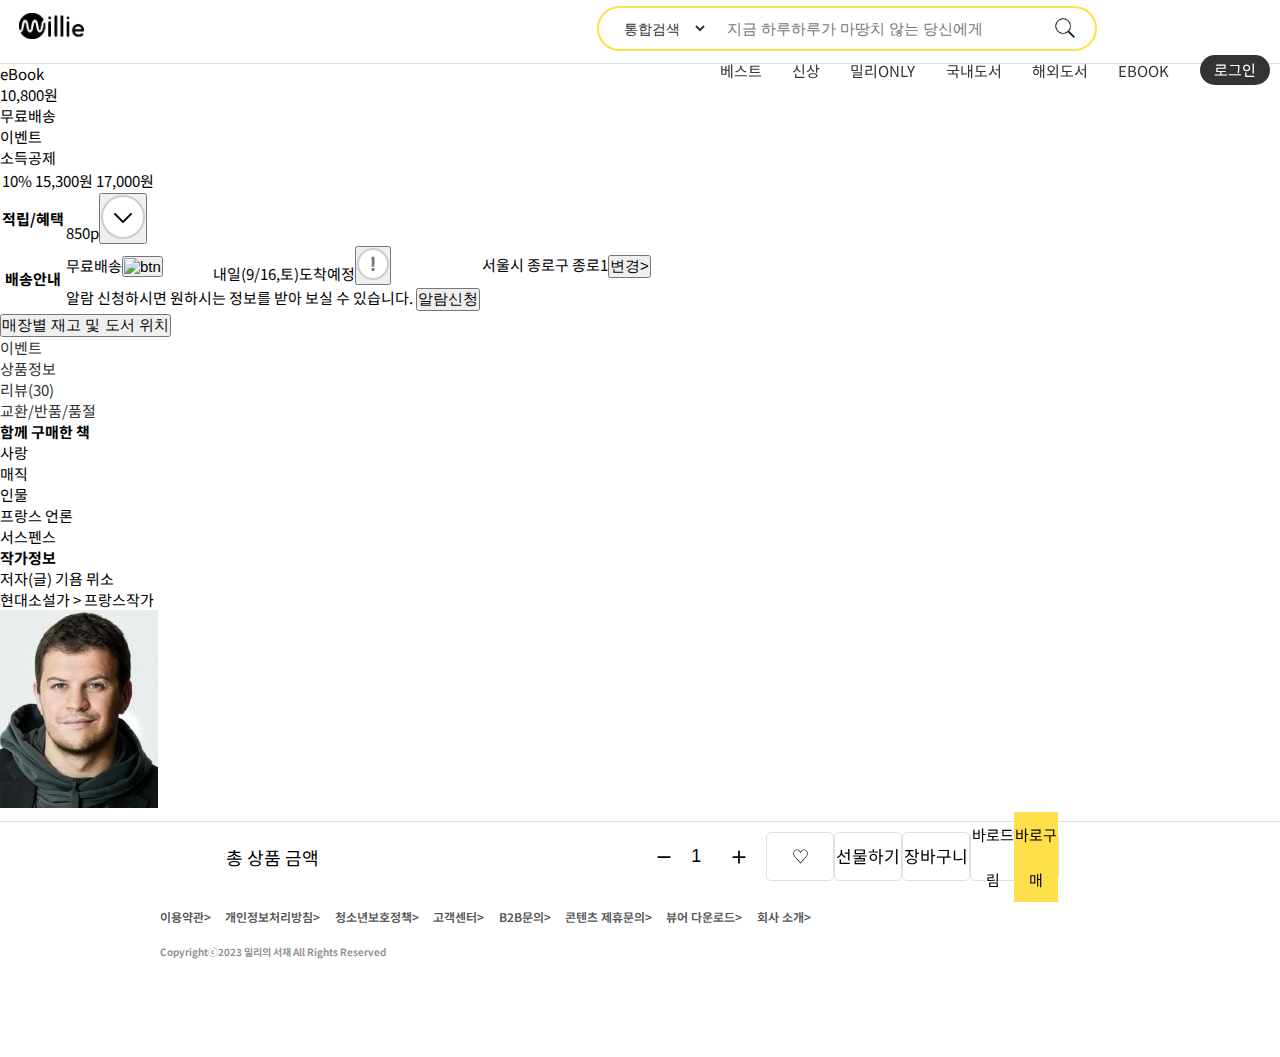
==== sub.html @ 7074b8c3 "2023.09.15" ====
<!DOCTYPE html>
<html lang="en">

<head>
    <meta charset="UTF-8">
    <meta name="viewport" content="width=device-width, initial-scale=1.0">
    <title>sub</title>

    <link rel="stylesheet" href="css/sub.css">
</head>

<body>
    <header>
        <div class="menu_logo">
            <a href="index.html"><img src="img/logo.png" alt="logo"></a>
        </div>
        <div class="menu_search">
            <select id="search_bar">
                <option value="통합검색" checked;>통합검색</option>
                <option value="작가검색">작가검색</option>
                <option value="제목검색">제목검색</option>
            </select>
            <input type="text" placeholder="지금 하루하루가 마땅치 않는 당신에게">
            <button><img src="img/glass.png" alt="search"></button>
        </div>
        <div class="menu_text">
            <a href="#" alt="1">베스트</a>
            <a href="#" alt="2">신상</a>
            <a href="#" alt="3">밀리ONLY</a>
            <a href="#" alt="4">국내도서</a>
            <a href="#" alt="5">해외도서</a>
            <a href="#" alt="6">EBOOK</a>

            <a href="#" alt="7" class="menu_btn">로그인</a>
        </div>
    </header>
    <!-- ---------------------------------------------------------------------------------------------------------------------------- -->
    <div id="purchase_box">
        <div class="leftbox">
            <p>총 상품 금액</p>
            <h6 id="price_sum"></h6>
        </div>
        <div class="rightbox">
            <div class="calculate">
                <div class="minus">－</div>
                <input type="text" class="price_value" value="1">
                <div class="plus">＋</div>
            </div>
            <div>♡</div>
            <div>선물하기</div>
            <div>장바구니</div>
            <div class="check">
                <div>바로드림</div>
                <div>바로구매</div>
            </div>
        </div>

    </div>

    <!-- ---------------------------------------------------------------------------------------------------------------------------- -->
    <div id="sub_top">
        <div class="title">
            <h2>종이 여자</h2>
            <div class="part">
                <div class="paper">종이책<br>15,300원</div>
                <div class="ebo">eBook<br>10,800원</div>
            </div>
        </div>
        <div class="imgbox">
            <div class="bookimg"></div>
            <div class="price">
                <div class="pop">
                    <p>무료배송</p>
                    <p>이벤트</p>
                    <p>소득공제</p>
                </div>
                <table>
                    <tr>
                        <td colspan="2">
                            <span>10%</span>
                            <span>15,300원</span>
                            <span>17,000원</span>
                        </td>
                    </tr>
                    <tr>
                        <th>적립/혜택</th>
                        <td>850p<button><img src="img/subbutton.png" alt="btn"></button></td>
                    </tr>
                    <tr>
                        <th rowspan="3">배송안내</th>
                        <td>무료배송<button><img src="img/subbutton1.png" alt="btn"></button></td>
                        <td>내일(9/16,토)도착예정<button><img src="img/subbutton2.png" alt="btn"></button></td>
                        <td>서울시 종로구 종로1<button>변경></button></td>
                    </tr>
                    <tr>
                        <td colspan="2"><span>알람 신청하시면 원하시는 정보를 받아 보실 수 있습니다.</span>
                            <button>알람신청</button>
                        </td>
                    </tr>
                </table>
                <button>매장별 재고 및 도서 위치</button>
            </div>
        </div>

    </div>

    <div id="sub_wrap">

        <div class="sub_left">
            <div class="list">
                <p><a href="$">이벤트</a></p>
                <p><a href="$">상품정보</a></p>
                <p><a href="$">리뷰(30)</a></p>
                <p><a href="$">교환/반품/품절</a></p>
            </div>
            <div class="with">
                <h6>함께 구매한 책</h6>
                <div class="sublist1">
                    <div class="box"></div>
                    <div class="box"></div>
                    <div class="box"></div>
                    <div class="box"></div>
                    <div class="box"></div>
                    <div class="box"></div>
                </div>
            </div>
            <div class="pick">
                <ul id="pick_list">
                    <li>사랑</li>
                    <li>매직</li>
                    <li>인물</li>
                    <li>프랑스 언론</li>
                    <li>서스펜스</li>
                </ul>
                <div class="pick1">
                    <div class="box"></div>
                    <div class="box"></div>
                    <div class="box"></div>
                    <div class="box"></div>
                    <div class="box"></div>
                    <div class="box"></div>
                </div>
                <div class="pick2">
                    <div class="box"></div>
                    <div class="box"></div>
                    <div class="box"></div>
                    <div class="box"></div>
                    <div class="box"></div>
                    <div class="box"></div>
                </div>
                <div class="pick3">
                    <div class="box"></div>
                    <div class="box"></div>
                    <div class="box"></div>
                    <div class="box"></div>
                    <div class="box"></div>
                    <div class="box"></div>
                </div>
                <div class="pick4">
                    <div class="box"></div>
                    <div class="box"></div>
                    <div class="box"></div>
                    <div class="box"></div>
                    <div class="box"></div>
                    <div class="box"></div>
                </div>
                <div class="pick5">
                    <div class="box"></div>
                    <div class="box"></div>
                    <div class="box"></div>
                    <div class="box"></div>
                    <div class="box"></div>
                    <div class="box"></div>
                </div>
            </div>
            <div class="introduce">
                <!-- txt1 삽입 -->
            </div>
            <div class="author">
                <h2>작가정보</h2>
                <div class="author_box">
                    <p>저자(글) 기욤 뮈소</p>
                    <p>현대소설가 > 프랑스작가</p>
                    <img src="img/authorimg.jpg" alt="img">
                    <!-- txt2 삽입 -->
                    <div class="author_list">
                        <div class="box"></div>
                        <div class="box"></div>
                        <div class="box"></div>
                        <div class="box"></div>
                        <div class="box"></div>
                        <div class="box"></div>
                    </div>
                </div>
            </div>
            <div clsss="recoomendation">
                <!-- txt3 삽입 -->
            </div>
            <div class="into_book">
                <!-- txt4 삽입// -->
            </div>
            <div class="information">
                <!-- txt5 삽입 -->
            </div>
            <div class="review"></div>
            <div class="return">
                <!-- txt6 삽입 -->
            </div>

        </div>
        <div class="sub_right">
            <div class="side_best"></div>
            <div class="side_new"></div>
        </div>
    </div>


    <!-- ---------------------------------------------------------------------------------------------------------------------------- -->
    <footer>
        <div class="f_right">
            <img src="img/finsta.png" alt="#">
            <img src="img/fyoutube.png" alt="#">
            <img src="img/fkakao.png" alt="#">
        </div>
        <h4>(주)밀리의 서재</h4>
        <h6>사용자 정보 펼쳐보기 ▽</h6>
        <div class="flist">
            <a href="#">이용약관></a>
            <a href="#">개인정보처리방침></a>
            <a href="#">청소년보호정책></a>
            <a href="#">고객센터></a>
            <a href="#">B2B문의></a>
            <a href="#">콘텐츠 제휴문의></a>
            <a href="#">뷰어 다운로드></a>
            <a href="#">회사 소개></a>
        </div>
        <p>Copyrightⓒ2023 밀리의 서재 All Rights Reserved</p>

    </footer>

    <script src="https://ajax.aspnetcdn.com/ajax/jQuery/jquery-3.7.0.min.js"></script>
    <script src="js/sub.js"></script>



</body>

</html>
---- css/sub.css ----
@import url("https://fonts.googleapis.com/css2?family=Noto+Sans+KR:wght@100;200;300;400;500;600;700;800;900&family=Noto+Sans:wght@100;200;300;400;500;600;700;800;900&display=swap");
* {
  margin: 0;
  padding: 0;
  box-sizing: border-box;
  font-size: 15px;
}

ul, ol, li {
  list-style: none;
}

a {
  text-decoration: none;
  color: #333;
}

body {
  font-family: "Noto Sans KR", sans-serif;
}

header {
  width: 100%;
  background-color: #f7f7f7;
  height: 64px;
  border-bottom: 1px solid #dfdfdf;
  position: fixed;
  top: 0;
  left: 0;
  background-color: #fff;
  padding: 0.5%;
  z-index: 5;
}
header .menu_logo {
  float: left;
  padding: 0.5% 1%;
}
header .menu_logo a img {
  width: 65px;
}
header .menu_search {
  float: left;
  margin-left: 500px;
  display: flex;
  flex-flow: row nowrap;
  justify-content: space-around;
  width: 500px;
  height: 45px;
  border-radius: 50px;
  border: 2px solid #ffe04b;
  font-weight: 500;
}
header .menu_search #search_bar {
  width: 100px;
  background: none;
  outline: none;
  border: none;
  color: #333;
  font-size: 14px;
  text-align: center;
}
header .menu_search #search_bar option {
  font-size: 13px;
}
header .menu_search input {
  background: none;
  border: none;
  width: 300px;
  outline: none;
  transition: all 0.3s;
}
header .menu_search button {
  background: none;
  border: none;
}
header .menu_search button img {
  width: 40px;
}
header .menu_text {
  float: right;
  display: flex;
  flex-flow: row nowrap;
  justify-content: space-between;
  align-items: center;
  width: 550px;
  margin: 0.3%;
}
header .menu_text .menu_btn {
  border-radius: 20px;
  background-color: #333;
  color: #fff;
  width: 70px;
  height: 30px;
  line-height: 30px;
  text-align: center;
}

#fix_menu {
  background-color: #333;
  color: #fff;
  width: 25%;
  height: 53px;
  border-radius: 30px;
  position: fixed;
  bottom: 1%;
  left: 37.5%;
  line-height: 53px;
  text-align: center;
  z-index: 6;
  font-weight: 400;
}

footer {
  margin: 0 auto;
  text-align: center;
  width: 1200px;
  width: 75%;
  height: 245px;
  text-align: left;
}
footer h4 {
  padding: 2% 0;
  font-size: 18px;
}
footer h6 {
  font-size: 12px;
  font-weight: 500;
  color: #8b8b8b;
}
footer .flist {
  display: flex;
  flex-flow: row nowrap;
}
footer .flist a {
  font-size: 12px;
  color: #555;
  margin-right: 1.5%;
  margin-top: 1.5%;
  font-weight: 600;
}
footer p {
  font-size: 10px;
  margin: 2% 0;
  font-weight: 600;
  color: #8b8b8b;
}
footer .f_right {
  width: 15%;
  float: right;
  display: flex;
  flex-flow: row nowrap;
  justify-content: flex-end;
  align-items: flex-end;
  margin: 2%;
}
footer .f_right img {
  width: 15%;
  margin: 0 2%;
}

#purchase_box {
  width: 100%;
  height: 70px;
  position: fixed;
  background-color: #fff;
  text-align: center;
  border-top: 1px solid #dfdfdf;
  bottom: 1%;
  display: flex;
  justify-content: space-around;
  align-items: center;
}
#purchase_box .leftbox {
  display: flex;
  justify-content: space-around;
  width: 15%;
  height: 100%;
  align-items: center;
  margin-left: 80px;
}
#purchase_box .leftbox p {
  font-size: 18px;
}
#purchase_box .leftbox h6 {
  font-size: 20px;
}
#purchase_box .rightbox {
  margin-right: 100px;
  display: flex;
  flex-flow: row nowrap;
  height: 100%;
  width: 33%;
  justify-content: space-between;
  align-items: center;
}
#purchase_box .rightbox .calculate {
  display: flex;
  justify-content: space-around;
  align-items: center;
  height: 70%;
  border: none;
  width: 130px;
}
#purchase_box .rightbox .calculate > div {
  font-size: 18px;
  flex-grow: 1;
  font-weight: 700;
  width: 130px;
}
#purchase_box .rightbox .calculate .price_value {
  border: none;
  width: 20px;
  font-size: 18px;
}
#purchase_box .rightbox > div {
  border: 1px solid #dfdfdf;
  height: 70%;
  border-radius: 5px;
  text-align: center;
  line-height: 45px;
  width: 100px;
  font-size: 17px;
}
#purchase_box .rightbox .check {
  display: flex;
  justify-content: space-around;
  align-items: center;
  width: 130px;
  height: 70%;
}
#purchase_box .rightbox .check :nth-of-type(1) {
  flex-grow: 1;
}
#purchase_box .rightbox .check :nth-of-type(2) {
  background-color: #ffe04b;
  flex-grow: 1;
}
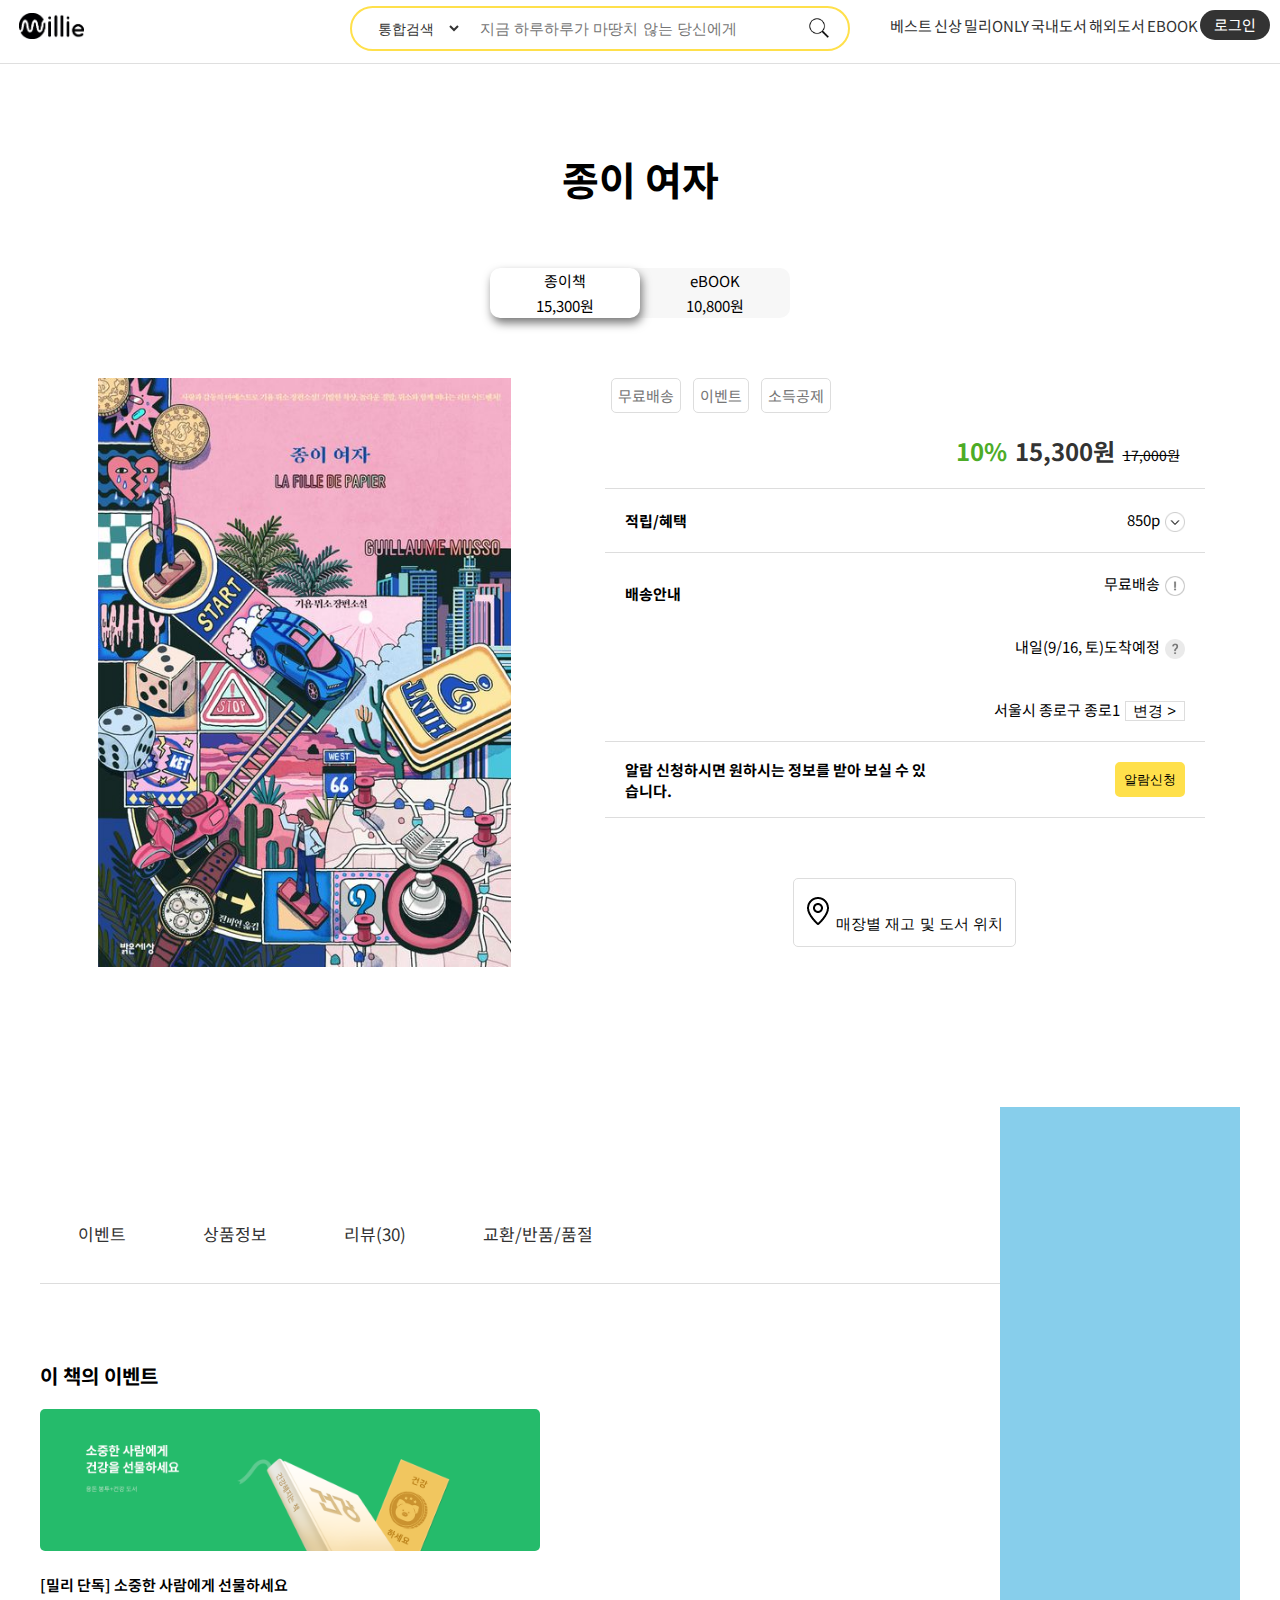
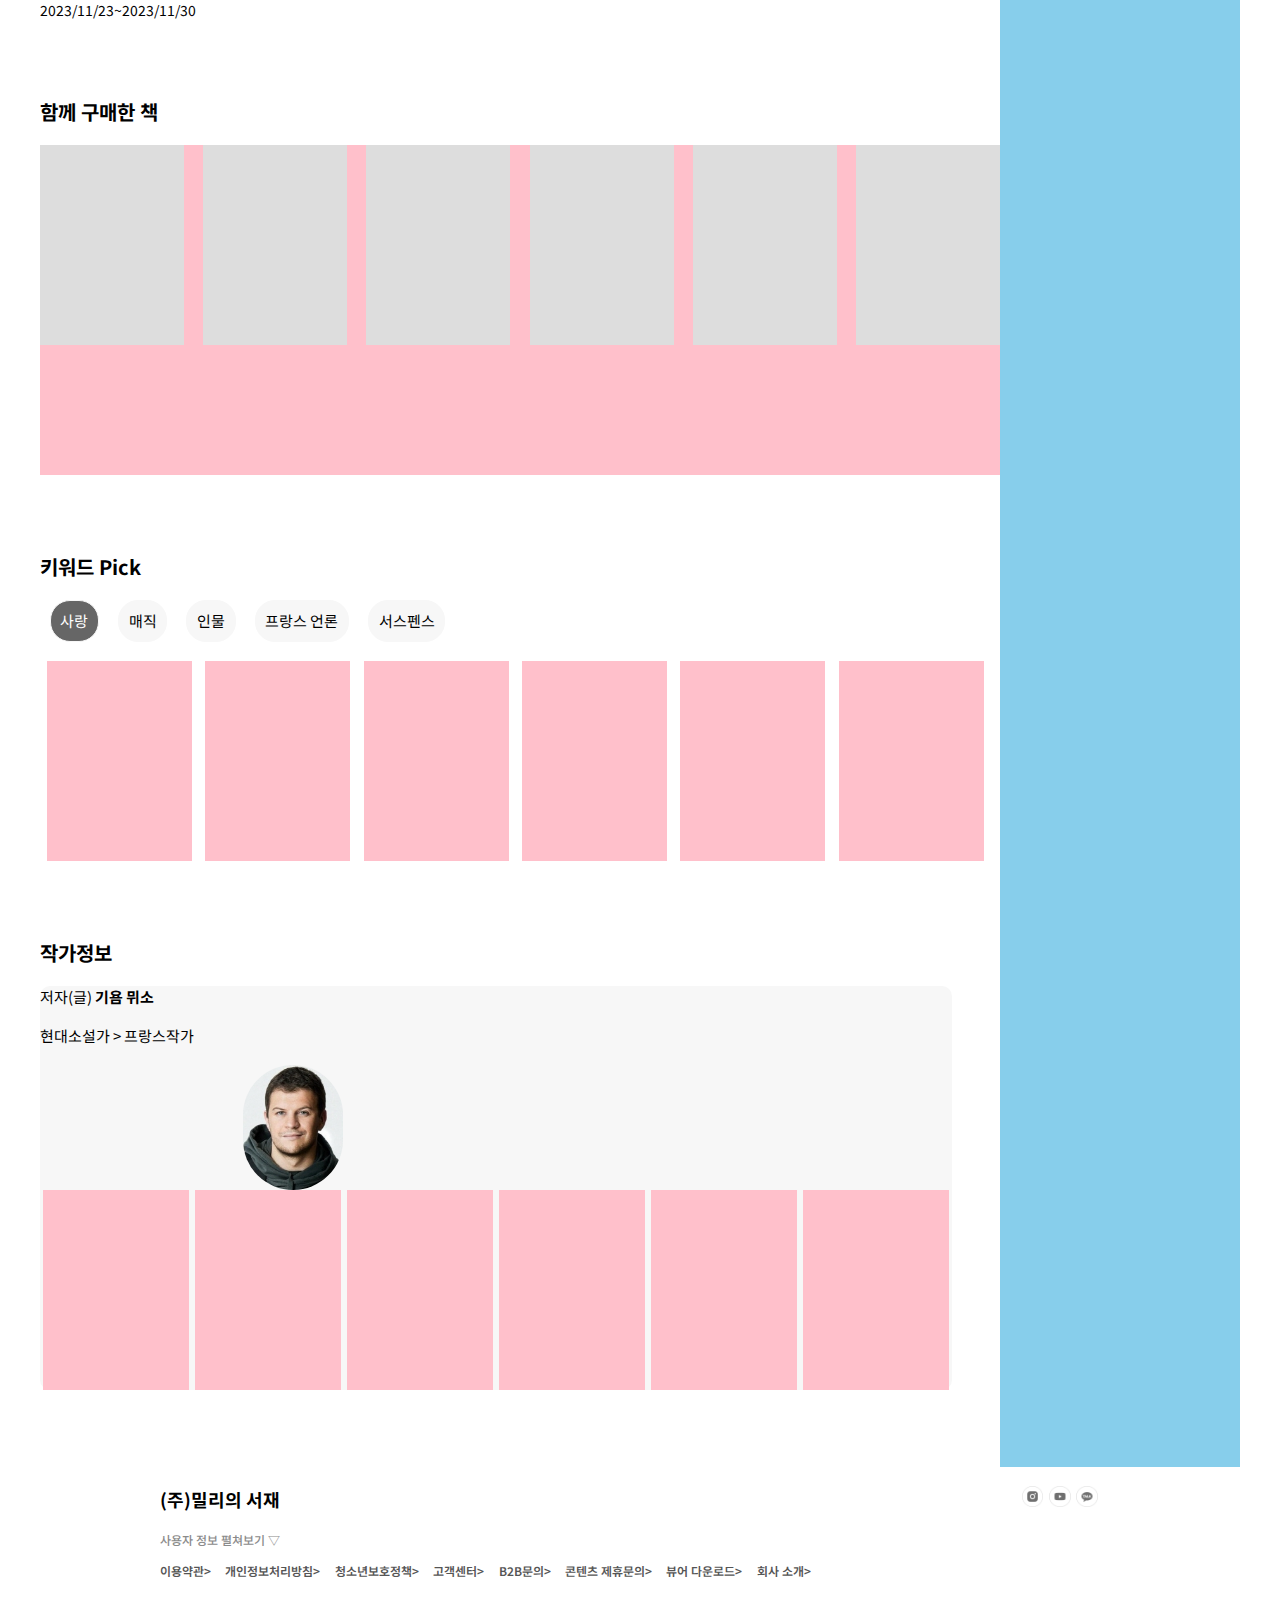
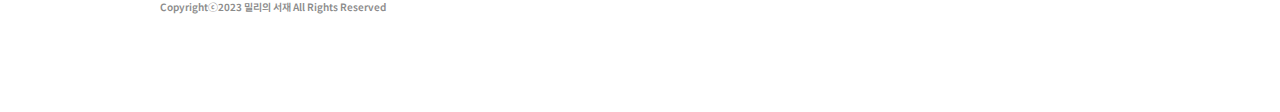
==== commit 3a2f9a7b: "2023.09.18" ====
--- a/sub.html
+++ b/sub.html
@@ -35,7 +35,7 @@
         </div>
     </header>
     <!-- ---------------------------------------------------------------------------------------------------------------------------- -->
-    <div id="purchase_box">
+    <!-- <div id="purchase_box">
         <div class="leftbox">
             <p>총 상품 금액</p>
             <h6 id="price_sum"></h6>
@@ -54,20 +54,21 @@
                 <div>바로구매</div>
             </div>
         </div>
-
-    </div>
+    </div> -->
 
     <!-- ---------------------------------------------------------------------------------------------------------------------------- -->
     <div id="sub_top">
         <div class="title">
             <h2>종이 여자</h2>
             <div class="part">
-                <div class="paper">종이책<br>15,300원</div>
-                <div class="ebo">eBook<br>10,800원</div>
+                <div class="paper"><span>종이책</span><span>15,300원</span></div>
+                <div class="ebo"><span>eBOOK</span><span>10,800원</span></div>
             </div>
         </div>
         <div class="imgbox">
-            <div class="bookimg"></div>
+            <div class="bookimg">
+                <img src="img/sub main.jpg" alt="img">
+            </div>
             <div class="price">
                 <div class="pop">
                     <p>무료배송</p>
@@ -76,7 +77,8 @@
                 </div>
                 <table>
                     <tr>
-                        <td colspan="2">
+                        <!-- <td> colspan="2" -->
+                        <td colspan="5">
                             <span>10%</span>
                             <span>15,300원</span>
                             <span>17,000원</span>
@@ -84,21 +86,29 @@
                     </tr>
                     <tr>
                         <th>적립/혜택</th>
+                        <th></th>
                         <td>850p<button><img src="img/subbutton.png" alt="btn"></button></td>
                     </tr>
                     <tr>
                         <th rowspan="3">배송안내</th>
-                        <td>무료배송<button><img src="img/subbutton1.png" alt="btn"></button></td>
-                        <td>내일(9/16,토)도착예정<button><img src="img/subbutton2.png" alt="btn"></button></td>
-                        <td>서울시 종로구 종로1<button>변경></button></td>
-                    </tr>
-                    <tr>
-                        <td colspan="2"><span>알람 신청하시면 원하시는 정보를 받아 보실 수 있습니다.</span>
-                            <button>알람신청</button>
-                        </td>
+                        <th rowspan="3"></th>
+                        <td>무료배송<button><img src="img/subbutton2.png" alt="btn"></button></td>
+                    </tr>
+                    <tr>
+                        <td>내일(9/16, 토)도착예정<button><img src="img/subbutton3.png" alt="btn"></button></td>
+                    </tr>
+                    <tr>
+                        <td>서울시 종로구 종로1<button>변경 ></button></td>
+                    </tr>
+                    <tr>
+                        <th colspan="2">
+                            <span>알람 신청하시면 원하시는 정보를 받아 보실 수 있습니다.</span>
+                        </th>
+                        <td><button>알람신청</button></td>
                     </tr>
                 </table>
-                <button>매장별 재고 및 도서 위치</button>
+                <button><span><img src="img/location.png" alt="loc"></span>
+                        <span>매장별 재고 및 도서 위치</span></button>
             </div>
         </div>
 
@@ -113,6 +123,13 @@
                 <p><a href="$">리뷰(30)</a></p>
                 <p><a href="$">교환/반품/품절</a></p>
             </div>
+
+            <div class="event">
+                <h6>이 책의 이벤트</h6>
+                <img src="img/banner.png" alt="banner">
+                <h5>[밀리 단독] 소중한 사람에게 선물하세요</h5>
+                <p>2023/11/23~2023/11/30</p>
+            </div>
             <div class="with">
                 <h6>함께 구매한 책</h6>
                 <div class="sublist1">
@@ -125,6 +142,7 @@
                 </div>
             </div>
             <div class="pick">
+                <h6>키워드 Pick</h6>
                 <ul id="pick_list">
                     <li>사랑</li>
                     <li>매직</li>
@@ -132,39 +150,39 @@
                     <li>프랑스 언론</li>
                     <li>서스펜스</li>
                 </ul>
-                <div class="pick1">
-                    <div class="box"></div>
-                    <div class="box"></div>
-                    <div class="box"></div>
-                    <div class="box"></div>
-                    <div class="box"></div>
-                    <div class="box"></div>
-                </div>
-                <div class="pick2">
-                    <div class="box"></div>
-                    <div class="box"></div>
-                    <div class="box"></div>
-                    <div class="box"></div>
-                    <div class="box"></div>
-                    <div class="box"></div>
-                </div>
-                <div class="pick3">
-                    <div class="box"></div>
-                    <div class="box"></div>
-                    <div class="box"></div>
-                    <div class="box"></div>
-                    <div class="box"></div>
-                    <div class="box"></div>
-                </div>
-                <div class="pick4">
-                    <div class="box"></div>
-                    <div class="box"></div>
-                    <div class="box"></div>
-                    <div class="box"></div>
-                    <div class="box"></div>
-                    <div class="box"></div>
-                </div>
-                <div class="pick5">
+                <div class="pick love">
+                    <div class="box"></div>
+                    <div class="box"></div>
+                    <div class="box"></div>
+                    <div class="box"></div>
+                    <div class="box"></div>
+                    <div class="box"></div>
+                </div>
+                <div class="pick magic">
+                    <div class="box"></div>
+                    <div class="box"></div>
+                    <div class="box"></div>
+                    <div class="box"></div>
+                    <div class="box"></div>
+                    <div class="box"></div>
+                </div>
+                <div class="pick person">
+                    <div class="box"></div>
+                    <div class="box"></div>
+                    <div class="box"></div>
+                    <div class="box"></div>
+                    <div class="box"></div>
+                    <div class="box"></div>
+                </div>
+                <div class="pick france">
+                    <div class="box"></div>
+                    <div class="box"></div>
+                    <div class="box"></div>
+                    <div class="box"></div>
+                    <div class="box"></div>
+                    <div class="box"></div>
+                </div>
+                <div class="pick suspend">
                     <div class="box"></div>
                     <div class="box"></div>
                     <div class="box"></div>
@@ -177,12 +195,13 @@
                 <!-- txt1 삽입 -->
             </div>
             <div class="author">
-                <h2>작가정보</h2>
+                <h6>작가정보</h6>
                 <div class="author_box">
-                    <p>저자(글) 기욤 뮈소</p>
+                    <p>저자(글) <b>기욤 뮈소</b></p>
                     <p>현대소설가 > 프랑스작가</p>
-                    <img src="img/authorimg.jpg" alt="img">
-                    <!-- txt2 삽입 -->
+                    <div class="tx2box">
+                        <img src="img/authorimg.jpg" alt="img">
+                        <p><!-- txt2 삽입 --></p></div>
                     <div class="author_list">
                         <div class="box"></div>
                         <div class="box"></div>
@@ -193,7 +212,7 @@
                     </div>
                 </div>
             </div>
-            <div clsss="recoomendation">
+            <div class="suggestion">
                 <!-- txt3 삽입 -->
             </div>
             <div class="into_book">
--- a/css/sub.css
+++ b/css/sub.css
@@ -40,7 +40,7 @@
 }
 header .menu_search {
   float: left;
-  margin-left: 500px;
+  margin-left: 20%;
   display: flex;
   flex-flow: row nowrap;
   justify-content: space-around;
@@ -82,7 +82,7 @@
   flex-flow: row nowrap;
   justify-content: space-between;
   align-items: center;
-  width: 550px;
+  width: 30%;
   margin: 0.3%;
 }
 header .menu_text .menu_btn {
@@ -158,80 +158,397 @@
   margin: 0 2%;
 }
 
-#purchase_box {
-  width: 100%;
-  height: 70px;
-  position: fixed;
-  background-color: #fff;
+#sub_top {
+  margin: 0 auto;
   text-align: center;
-  border-top: 1px solid #dfdfdf;
-  bottom: 1%;
-  display: flex;
+  width: 1200px;
+  display: flex;
+  flex-flow: column wrap;
+  padding-top: 150px;
+}
+#sub_top .title {
+  width: 100%;
+}
+#sub_top .title > h2 {
+  font-size: 40px;
+}
+#sub_top .title .part {
+  display: flex;
+  flex-flow: row wrap;
   justify-content: space-around;
   align-items: center;
-}
-#purchase_box .leftbox {
-  display: flex;
+  background: #f7f7f7;
+  border-radius: 10px;
+  margin: 5% auto;
+  width: 300px;
+}
+#sub_top .title .part div {
+  width: 50%;
+  height: 50px;
+  line-height: 25px;
+  background-color: #fff;
+  box-shadow: 2px 5px 10px #777;
+  transition: all 0.2s ease-out;
+  border-radius: 10px;
+}
+#sub_top .title .part div span {
+  display: block;
+}
+#sub_top .title .part .ebo {
+  background: transparent;
+  box-shadow: none;
+}
+#sub_top .imgbox {
+  display: flex;
+  flex-flow: row nowrap;
   justify-content: space-around;
+}
+#sub_top .imgbox .bookimg img {
+  width: 90%;
+}
+#sub_top .imgbox .price {
+  width: 600px;
+}
+#sub_top .imgbox .price .pop {
+  display: flex;
+  flex-flow: row nowrap;
+  justify-content: flex-start;
+}
+#sub_top .imgbox .price .pop p {
+  border: 0.5px solid #ddd;
+  border-radius: 5px;
+  padding: 1%;
+  margin: 0 1%;
+  color: #777;
+}
+#sub_top .imgbox .price table {
+  border-collapse: collapse;
+  width: 100%;
+  box-sizing: border-box;
+}
+#sub_top .imgbox .price table tr {
+  font-size: 14px;
+  border-bottom: 1px solid #ddd;
+}
+#sub_top .imgbox .price table tr th {
+  text-align: left;
+  width: 100px;
+  padding-left: 20px;
+}
+#sub_top .imgbox .price table tr td {
+  padding: 20px;
+  text-align: right;
+  width: 160px;
+}
+#sub_top .imgbox .price tr:nth-of-type(1) span {
+  text-align: left;
+  margin-right: 5px;
+  font-size: 24px;
+  display: inline;
+  vertical-align: baseline;
+}
+#sub_top .imgbox .price tr:nth-of-type(1) span:nth-of-type(1) {
+  color: #4dac27;
+  font-weight: bold;
+}
+#sub_top .imgbox .price tr:nth-of-type(1) span:nth-of-type(2) {
+  color: #333;
+  font-weight: bold;
+}
+#sub_top .imgbox .price tr:nth-of-type(1) span:nth-of-type(3) {
+  font-size: 14px;
+  text-decoration: line-through;
+}
+#sub_top .imgbox .price tr:nth-of-type(2) button {
+  width: 20px;
+  height: 20px;
+  border: none;
+  background: none;
+  vertical-align: middle;
+  display: inline-block;
+  margin-left: 5px;
+}
+#sub_top .imgbox .price tr:nth-of-type(2) button img {
+  width: 100%;
+}
+#sub_top .imgbox .price tr:nth-of-type(3) {
+  border: none;
+}
+#sub_top .imgbox .price tr:nth-of-type(3) th {
+  vertical-align: top;
+  padding-top: 30px;
+}
+#sub_top .imgbox .price tr:nth-of-type(3) td button {
+  width: 20px;
+  height: 20px;
+  border: none;
+  background: none;
+  vertical-align: middle;
+  display: inline-block;
+  margin-left: 5px;
+}
+#sub_top .imgbox .price tr:nth-of-type(3) td button img {
+  width: 100%;
+}
+#sub_top .imgbox .price tr:nth-of-type(4) {
+  border: none;
+}
+#sub_top .imgbox .price tr:nth-of-type(4) td button {
+  width: 20px;
+  height: 20px;
+  border: none;
+  background: none;
+  vertical-align: middle;
+  display: inline-block;
+  margin-left: 5px;
+}
+#sub_top .imgbox .price tr:nth-of-type(4) td button img {
+  width: 100%;
+}
+#sub_top .imgbox .price tr:nth-of-type(5) th {
+  font-weight: 200;
+}
+#sub_top .imgbox .price tr:nth-of-type(5) td button {
+  width: 60px;
+  height: 20px;
+  display: inline-block;
+  margin-left: 5px;
+  background: #fff;
+  font-size: 15px;
+  border: 0.5px solid #ddd;
+}
+#sub_top .imgbox .price tr:nth-of-type(6) button {
+  border: 2px solid #ffe04b;
+  background: #ffe04b;
+  padding: 3%;
+  border-radius: 5px;
+  font-size: 13px;
+}
+#sub_top .imgbox .price > button {
+  background: none;
+  margin: 10%;
+  padding: 2%;
+  border: 1px solid #ddd;
+  border-radius: 5px;
+}
+#sub_top .imgbox .price > button span {
+  vertical-align: center;
+}
+
+#sub_wrap {
+  margin: 0 auto;
+  text-align: center;
+  width: 1200px;
+  box-sizing: border-box;
+  padding-top: 100px;
+  display: flex;
+  flex-flow: row wrap;
+}
+#sub_wrap .sub_left {
+  width: 80%;
+  text-align: left;
+}
+#sub_wrap .sub_left h6 {
+  font-size: 20px;
+}
+#sub_wrap .sub_left > div {
+  margin: 8% 0;
+}
+#sub_wrap .sub_left .list {
+  display: flex;
+  flex-flow: row nowrap;
+  justify-content: flex-start;
+  align-items: center;
+  width: 100%;
+  height: 100px;
+  border-bottom: 1px solid #ddd;
+}
+#sub_wrap .sub_left .list p {
+  margin: 2% 4%;
+}
+#sub_wrap .sub_left .list p a {
+  font-size: 17px;
+}
+#sub_wrap .sub_left .event img {
+  border-radius: 5px;
+  width: 500px;
+  margin: 2% 0;
+}
+#sub_wrap .sub_left .event h5 {
+  font-size: 15px;
+  font-weight: 600;
+}
+#sub_wrap .sub_left .event p {
+  font-size: 14px;
+  margin: 0.5% 0;
+}
+#sub_wrap .sub_left .with .sublist1 {
+  display: flex;
+  flex-flow: row nowrap;
+  justify-content: space-between;
+  margin: 2% 0;
+  height: 330px;
+  background: pink;
+}
+#sub_wrap .sub_left .with .sublist1 .box {
+  background: #ddd;
   width: 15%;
-  height: 100%;
-  align-items: center;
-  margin-left: 80px;
-}
-#purchase_box .leftbox p {
-  font-size: 18px;
-}
-#purchase_box .leftbox h6 {
+  height: 200px;
+}
+#sub_wrap .sub_left .pick {
+  overflow: hidden;
+}
+#sub_wrap .sub_left .pick #pick_list {
+  display: flex;
+  flex-flow: row nowrap;
+  justify-content: flex-start;
+  margin: 1% 0;
+}
+#sub_wrap .sub_left .pick #pick_list li {
+  margin: 1%;
+  border: 1px solid #f7f7f7;
+  padding: 1%;
+  border-radius: 20px;
+  background: #f7f7f7;
+}
+#sub_wrap .sub_left .pick #pick_list li:nth-of-type(1) {
+  background: #666;
+  color: #fff;
+}
+#sub_wrap .sub_left .pick .pick {
+  float: left;
+  overflow: hidden;
+  width: 100%;
+}
+#sub_wrap .sub_left .pick .pick .box {
+  height: 200px;
+  width: 145px;
+  float: left;
+  margin: 0 0.7%;
+  text-align: left;
+  background: pink;
+}
+#sub_wrap .sub_left .pick .pick .box img {
+  width: 100%;
+  height: auto;
+  -o-object-fit: cover;
+     object-fit: cover;
+}
+#sub_wrap .sub_left .pick .pick:not(:nth-of-type(1)) {
+  display: none;
+}
+#sub_wrap .sub_left .introduce {
+  margin-top: 5%;
+  width: 95%;
+}
+#sub_wrap .sub_left .introduce > h3 {
   font-size: 20px;
-}
-#purchase_box .rightbox {
-  margin-right: 100px;
-  display: flex;
-  flex-flow: row nowrap;
-  height: 100%;
-  width: 33%;
-  justify-content: space-between;
-  align-items: center;
-}
-#purchase_box .rightbox .calculate {
-  display: flex;
+  margin: 2% 0;
+}
+#sub_wrap .sub_left .introduce h4 {
+  font-size: 17px;
+  margin: 3% 0;
+  font-weight: 500;
+}
+#sub_wrap .sub_left .introduce p {
+  font-size: 15px;
+  margin: 2% 0;
+  font-weight: 400;
+  line-height: 25px;
+}
+#sub_wrap .sub_left .introduce h5 {
+  font-size: 16px;
+  font-weight: 600;
+}
+#sub_wrap .sub_left .author .author_box {
+  margin: 2% 0;
+  background: #f7f7f7;
+  border-radius: 10px;
+  width: 95%;
+}
+#sub_wrap .sub_left .author .author_box p {
+  margin: 2% 0;
+}
+#sub_wrap .sub_left .author .author_box:nth-of-type(2) {
+  background: #fff;
+  padding: 2%;
+  border-radius: 5px;
+}
+#sub_wrap .sub_left .author .author_box .tx2box {
+  display: flex;
+  flex-flow: row nowrap;
   justify-content: space-around;
-  align-items: center;
-  height: 70%;
-  border: none;
-  width: 130px;
-}
-#purchase_box .rightbox .calculate > div {
-  font-size: 18px;
-  flex-grow: 1;
-  font-weight: 700;
-  width: 130px;
-}
-#purchase_box .rightbox .calculate .price_value {
-  border: none;
-  width: 20px;
-  font-size: 18px;
-}
-#purchase_box .rightbox > div {
-  border: 1px solid #dfdfdf;
-  height: 70%;
-  border-radius: 5px;
-  text-align: center;
-  line-height: 45px;
+}
+#sub_wrap .sub_left .author .author_box .tx2box img {
   width: 100px;
-  font-size: 17px;
-}
-#purchase_box .rightbox .check {
-  display: flex;
+  border-radius: 50px;
+  -o-object-fit: contain;
+     object-fit: contain;
+}
+#sub_wrap .sub_left .author .author_box .author_list {
+  width: 100%;
+  height: 200px;
+  display: flex;
+  flex-flow: row nowrap;
   justify-content: space-around;
-  align-items: center;
-  width: 130px;
-  height: 70%;
-}
-#purchase_box .rightbox .check :nth-of-type(1) {
-  flex-grow: 1;
-}
-#purchase_box .rightbox .check :nth-of-type(2) {
-  background-color: #ffe04b;
-  flex-grow: 1;
+}
+#sub_wrap .sub_left .author .author_box .author_list .box {
+  width: 16%;
+  background: pink;
+}
+#sub_wrap .sub_left .suggestion h2 {
+  font-size: 20px;
+  margin: 3% 0;
+}
+#sub_wrap .sub_left .suggestion h3 {
+  font-size: 16px;
+  color: navy;
+  margin: 0.5% 0;
+}
+#sub_wrap .sub_left .suggestion p {
+  font-size: 14px;
+  margin-bottom: 3%;
+  color: #333;
+}
+#sub_wrap .sub_left .into_book {
+  width: 95%;
+}
+#sub_wrap .sub_left .into_book h3 {
+  font-size: 20px;
+  margin: 3% 0;
+  padding-top: 5%;
+  border-top: 1px solid #ddd;
+}
+#sub_wrap .sub_left .into_book p {
+  color: #333;
+}
+#sub_wrap .sub_left .information {
+  width: 95%;
+}
+#sub_wrap .sub_left .information h3 {
+  font-size: 20px;
+  margin: 3% 0;
+  padding-top: 5%;
+  border-top: 1px solid #ddd;
+}
+#sub_wrap .sub_left .information p {
+  color: #333;
+}
+#sub_wrap .sub_left .return h3 {
+  font-size: 20px;
+}
+#sub_wrap .sub_left .return ul {
+  border-bottom: 0.5px solid #ddd;
+  font-size: 16px;
+  font-weight: 600;
+  margin: 2% 0;
+}
+#sub_wrap .sub_left .return ul li {
+  margin: 2% 0;
+  font-weight: 400;
+  font-size: 14px;
+}
+#sub_wrap .sub_right {
+  width: 20%;
+  background: skyblue;
 }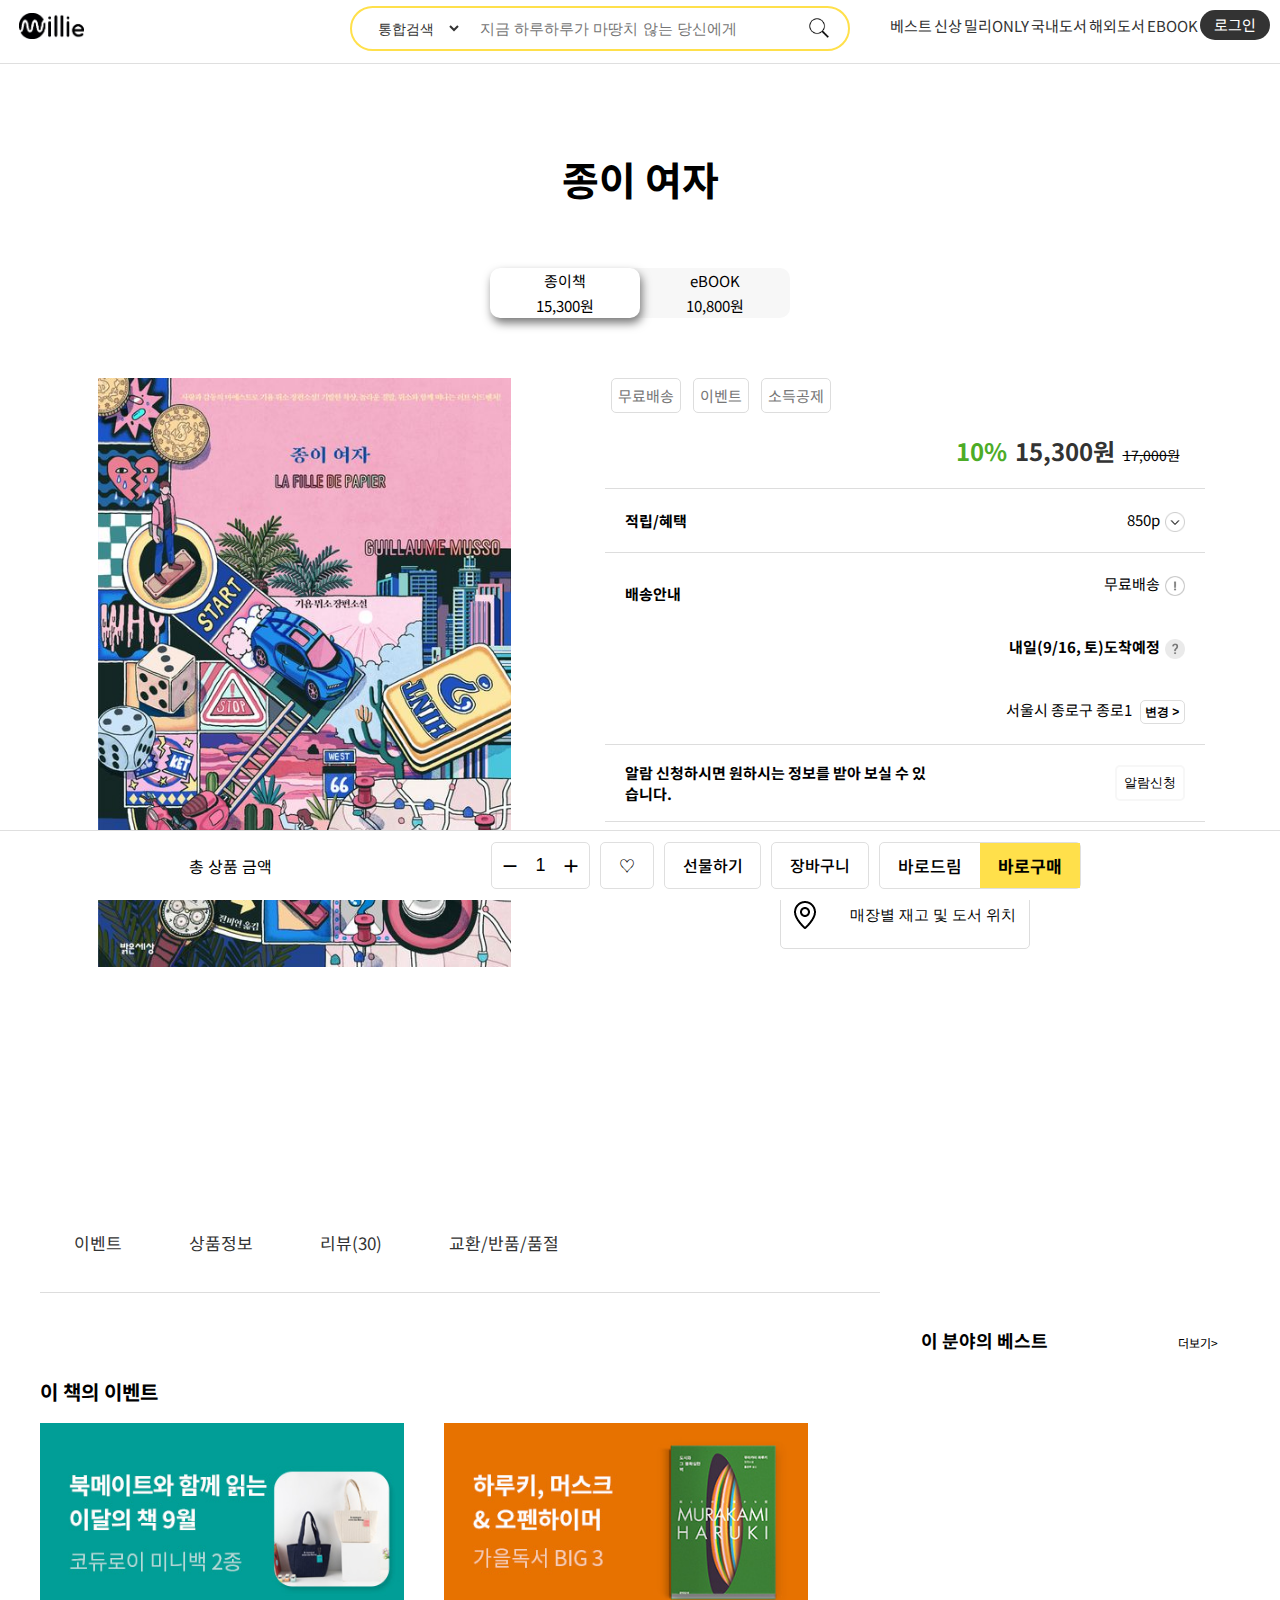
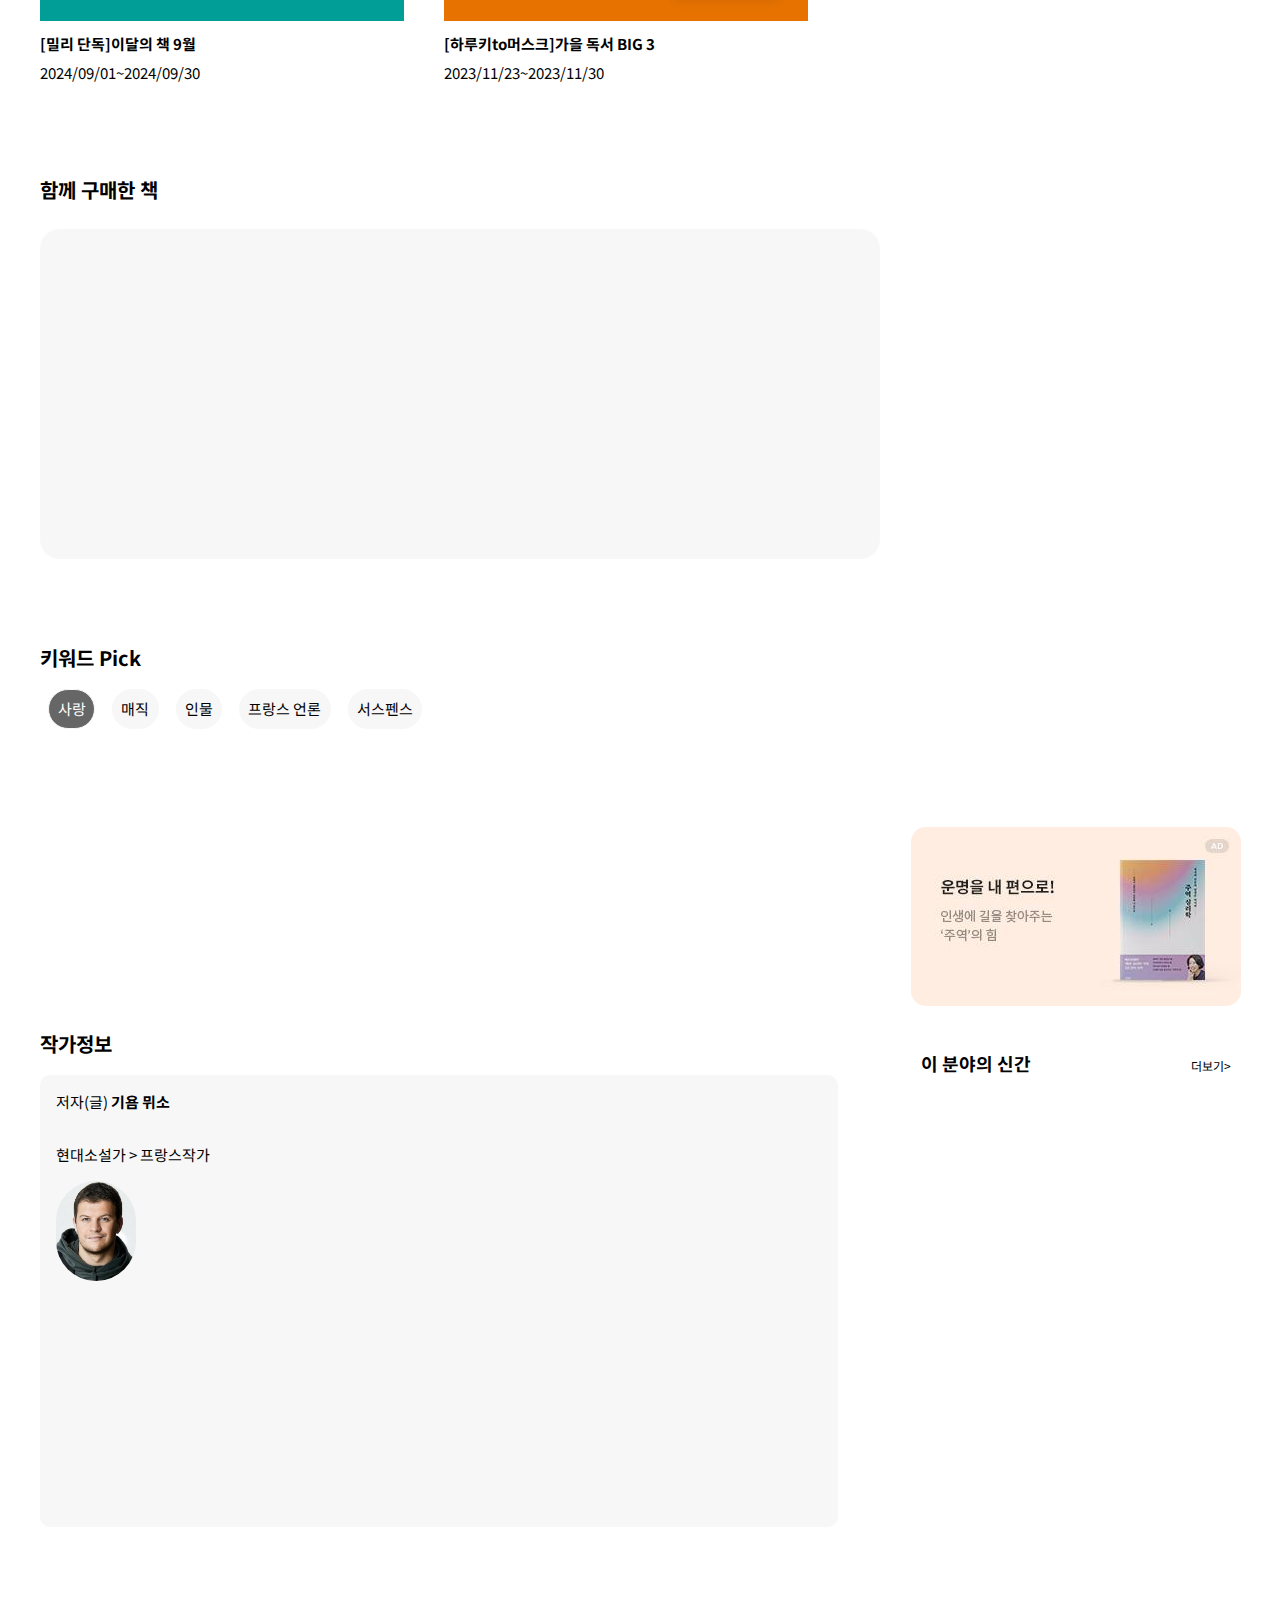
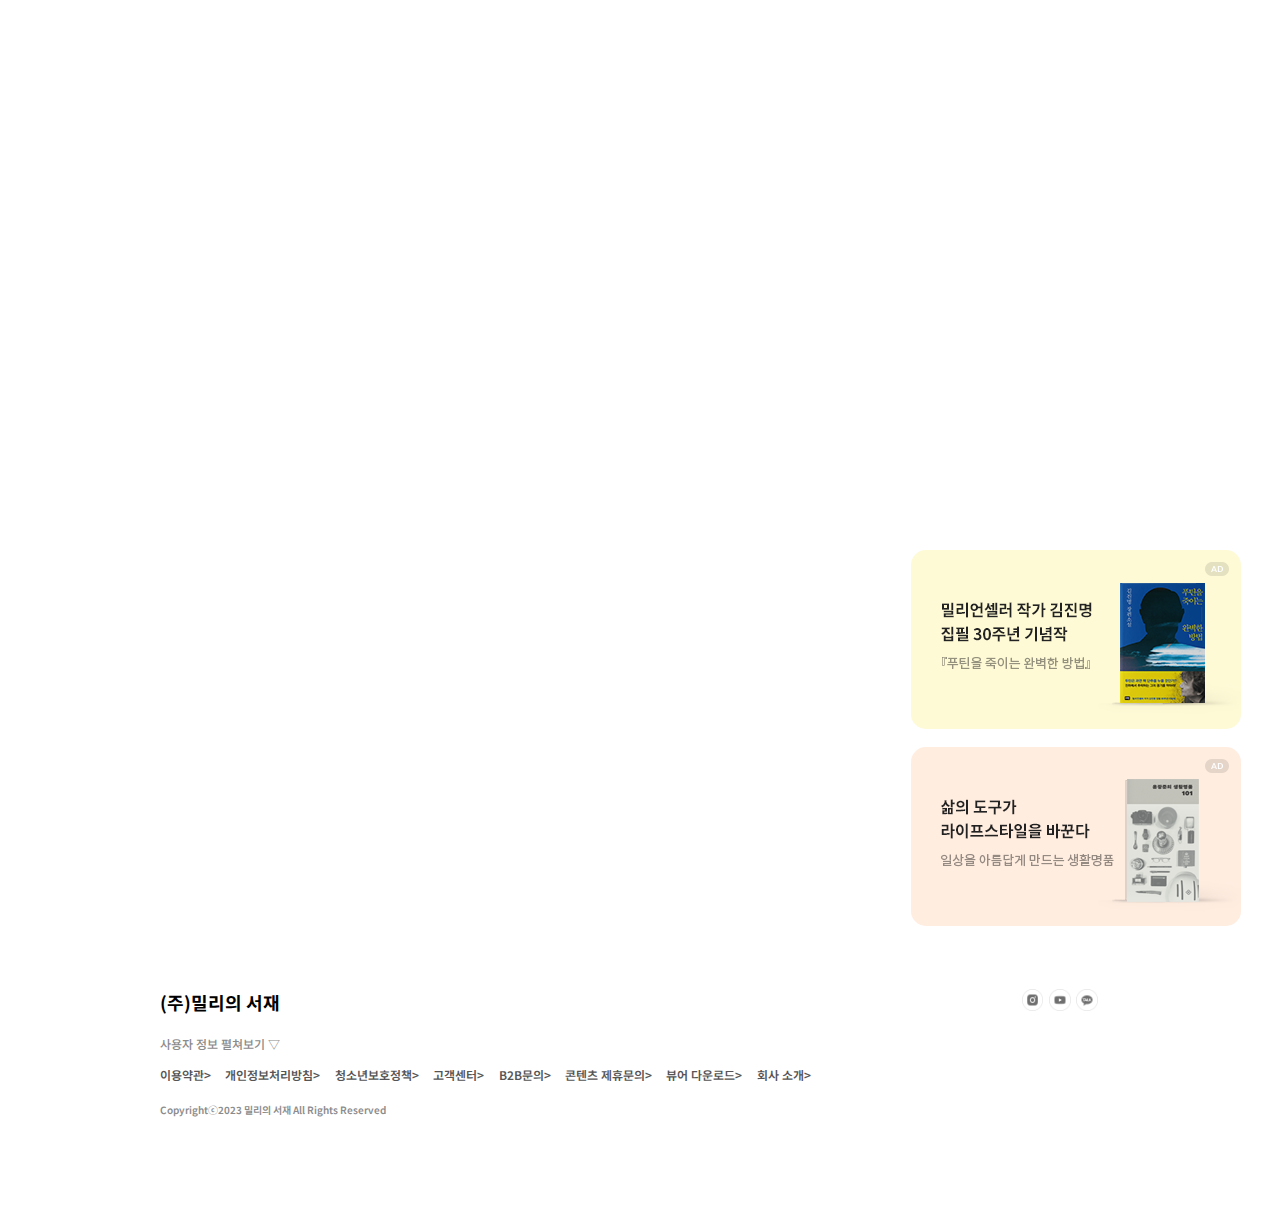
==== commit 249abd45: "2023.09.19" ====
--- a/sub.html
+++ b/sub.html
@@ -35,16 +35,16 @@
         </div>
     </header>
     <!-- ---------------------------------------------------------------------------------------------------------------------------- -->
-    <!-- <div id="purchase_box">
+    <div id="purchase_box">
         <div class="leftbox">
             <p>총 상품 금액</p>
             <h6 id="price_sum"></h6>
         </div>
         <div class="rightbox">
             <div class="calculate">
-                <div class="minus">－</div>
+                <div id="minus">－</div>
                 <input type="text" class="price_value" value="1">
-                <div class="plus">＋</div>
+                <div id="plus">＋</div>
             </div>
             <div>♡</div>
             <div>선물하기</div>
@@ -54,7 +54,7 @@
                 <div>바로구매</div>
             </div>
         </div>
-    </div> -->
+    </div>
 
     <!-- ---------------------------------------------------------------------------------------------------------------------------- -->
     <div id="sub_top">
@@ -124,17 +124,22 @@
                 <p><a href="$">교환/반품/품절</a></p>
             </div>
 
+            <h6>이 책의 이벤트</h6>
             <div class="event">
-                <h6>이 책의 이벤트</h6>
-                <img src="img/banner.png" alt="banner">
-                <h5>[밀리 단독] 소중한 사람에게 선물하세요</h5>
-                <p>2023/11/23~2023/11/30</p>
+                <div class="p">
+                 <img src="img/event.jpg" alt="banner">
+                 <h5>[밀리 단독]이달의 책 9월</h5>
+                 <p>2024/09/01~2024/09/30</p>
+                </div>
+                <div class="p">
+                    <img src="img/event2.jpg" alt="banner">
+                    <h5>[하루키to머스크]가을 독서 BIG 3</h5>
+                    <p>2023/11/23~2023/11/30</p>
+                   </div>
             </div>
             <div class="with">
                 <h6>함께 구매한 책</h6>
                 <div class="sublist1">
-                    <div class="box"></div>
-                    <div class="box"></div>
                     <div class="box"></div>
                     <div class="box"></div>
                     <div class="box"></div>
@@ -201,7 +206,7 @@
                     <p>현대소설가 > 프랑스작가</p>
                     <div class="tx2box">
                         <img src="img/authorimg.jpg" alt="img">
-                        <p><!-- txt2 삽입 --></p></div>
+                        <span><!-- txt2 삽입 --></span></div>
                     <div class="author_list">
                         <div class="box"></div>
                         <div class="box"></div>
@@ -228,8 +233,29 @@
 
         </div>
         <div class="sub_right">
-            <div class="side_best"></div>
-            <div class="side_new"></div>
+            <div class="side_best">
+                <h1>이 분야의 베스트<span>더보기></span></h1>
+                <div class="box"></div>
+                <div class="box"></div>
+                <div class="box"></div>
+                <div class="box"></div>
+                <div class="box"></div>
+            </div>
+            <div class="ad">
+                <img src="img/ad1.jpg" alt="ad">
+            </div>
+            <div class="side_new">
+                <h1>이 분야의 신간<span>더보기></span></h1>
+                <div class="box"></div>
+                <div class="box"></div>
+                <div class="box"></div>
+                <div class="box"></div>
+                <div class="box"></div>
+            </div>
+            <div class="ad">
+                <img src="img/ad2.png" alt="ad">
+                <img src="img/ad3.png" alt="ad">
+            </div>
         </div>
     </div>
 
@@ -259,6 +285,7 @@
 
     <script src="https://ajax.aspnetcdn.com/ajax/jQuery/jquery-3.7.0.min.js"></script>
     <script src="js/sub.js"></script>
+    <script src="js/subajaxlist.js"></script>
 
 
 
--- a/css/sub.css
+++ b/css/sub.css
@@ -158,6 +158,83 @@
   margin: 0 2%;
 }
 
+#purchase_box {
+  width: 100%;
+  height: 70px;
+  position: fixed;
+  background-color: #fff;
+  border-top: 1px solid #dfdfdf;
+  bottom: 0;
+  display: flex;
+  margin: 0 auto;
+  justify-content: space-evenly;
+  align-items: center;
+}
+#purchase_box .leftbox {
+  display: flex;
+  justify-content: space-between;
+  align-items: center;
+}
+#purchase_box .leftbox p {
+  font-size: 16px;
+}
+#purchase_box .leftbox h6 {
+  font-size: 20px;
+  margin-left: 30px;
+}
+#purchase_box .rightbox {
+  width: 600px;
+  display: flex;
+  flex-flow: row nowrap;
+  justify-content: space-between;
+  align-items: center;
+}
+#purchase_box .rightbox .calculate {
+  display: flex;
+  flex-flow: row nowrap;
+  justify-content: space-around;
+  align-items: center;
+}
+#purchase_box .rightbox .calculate > div {
+  font-size: 18px;
+  flex-grow: 1;
+  font-weight: 700;
+}
+#purchase_box .rightbox .calculate .price_value {
+  border: none;
+  width: 25px;
+  font-size: 18px;
+  text-align: center;
+}
+#purchase_box .rightbox > div {
+  border: 1px solid #dfdfdf;
+  height: 70%;
+  border-radius: 5px;
+  text-align: center;
+  margin-right: 10px;
+  line-height: 45px;
+  font-size: 16px;
+  flex-grow: 1;
+  font-weight: 500;
+}
+#purchase_box .rightbox .check {
+  display: flex;
+  justify-content: space-around;
+  align-items: center;
+  height: 70%;
+  flex-grow: 2;
+}
+#purchase_box .rightbox .check :nth-of-type(1) {
+  flex-grow: 1;
+  font-size: 17px;
+}
+#purchase_box .rightbox .check :nth-of-type(2) {
+  background-color: #ffe04b;
+  flex-grow: 1;
+  font-size: 17px;
+  font-weight: bold;
+}
+
 #sub_top {
   margin: 0 auto;
   text-align: center;
@@ -293,6 +370,9 @@
 #sub_top .imgbox .price tr:nth-of-type(4) {
   border: none;
 }
+#sub_top .imgbox .price tr:nth-of-type(4) td {
+  font-weight: bold;
+}
 #sub_top .imgbox .price tr:nth-of-type(4) td button {
   width: 20px;
   height: 20px;
@@ -305,34 +385,42 @@
 #sub_top .imgbox .price tr:nth-of-type(4) td button img {
   width: 100%;
 }
-#sub_top .imgbox .price tr:nth-of-type(5) th {
-  font-weight: 200;
+#sub_top .imgbox .price tr:nth-of-type(5) td {
+  font-weight: 400;
 }
 #sub_top .imgbox .price tr:nth-of-type(5) td button {
-  width: 60px;
-  height: 20px;
+  width: 45px;
+  height: 24px;
   display: inline-block;
-  margin-left: 5px;
+  margin-left: 8px;
   background: #fff;
-  font-size: 15px;
+  font-size: 12px;
   border: 0.5px solid #ddd;
+  border-radius: 5px;
+  font-weight: 600;
 }
 #sub_top .imgbox .price tr:nth-of-type(6) button {
-  border: 2px solid #ffe04b;
-  background: #ffe04b;
+  border: 2px solid #f7f7f7;
+  background: none;
   padding: 3%;
   border-radius: 5px;
   font-size: 13px;
+  cursor: pointer;
+}
+#sub_top .imgbox .price tr:nth-of-type(6) button:hover {
+  background: #ffe04b;
 }
 #sub_top .imgbox .price > button {
   background: none;
-  margin: 10%;
+  margin: 10% auto;
   padding: 2%;
   border: 1px solid #ddd;
   border-radius: 5px;
-}
-#sub_top .imgbox .price > button span {
-  vertical-align: center;
+  display: flex;
+  flex-flow: row wrap;
+  justify-content: space-between;
+  width: 250px;
+  align-items: center;
 }
 
 #sub_wrap {
@@ -345,14 +433,14 @@
   flex-flow: row wrap;
 }
 #sub_wrap .sub_left {
-  width: 80%;
+  width: 70%;
   text-align: left;
 }
 #sub_wrap .sub_left h6 {
   font-size: 20px;
 }
 #sub_wrap .sub_left > div {
-  margin: 8% 0;
+  margin: 10% 0;
 }
 #sub_wrap .sub_left .list {
   display: flex;
@@ -369,34 +457,52 @@
 #sub_wrap .sub_left .list p a {
   font-size: 17px;
 }
-#sub_wrap .sub_left .event img {
-  border-radius: 5px;
-  width: 500px;
+#sub_wrap .sub_left .event {
+  display: flex;
+  flex-flow: row nowrap;
+  justify-content: flex-start;
+  align-items: flex-start;
   margin: 2% 0;
 }
-#sub_wrap .sub_left .event h5 {
+#sub_wrap .sub_left .event .p img {
+  width: 90%;
+}
+#sub_wrap .sub_left .event .p h5, #sub_wrap .sub_left .event .p p {
+  margin: 2% 0;
+}
+#sub_wrap .sub_left .with .sublist1 {
+  display: flex;
+  flex-flow: row nowrap;
+  background: #f7f7f7;
+  justify-content: flex-start;
+  margin: 3% 0;
+  height: 330px;
+  border-radius: 20px;
+}
+#sub_wrap .sub_left .with .sublist1 .box {
+  width: 15%;
+  height: 200px;
+  margin: 2%;
+}
+#sub_wrap .sub_left .with .sublist1 .box img {
+  width: 100%;
+}
+#sub_wrap .sub_left .with .sublist1 .box h3 {
   font-size: 15px;
   font-weight: 600;
 }
-#sub_wrap .sub_left .event p {
-  font-size: 14px;
-  margin: 0.5% 0;
-}
-#sub_wrap .sub_left .with .sublist1 {
-  display: flex;
-  flex-flow: row nowrap;
-  justify-content: space-between;
-  margin: 2% 0;
-  height: 330px;
-  background: pink;
-}
-#sub_wrap .sub_left .with .sublist1 .box {
-  background: #ddd;
-  width: 15%;
-  height: 200px;
+#sub_wrap .sub_left .with .sublist1 .box h6 {
+  font-size: 13px;
+  color: #666;
+  font-weight: normal;
+}
+#sub_wrap .sub_left .with .sublist1 .box h5 {
+  font-size: 13px;
+  color: #333;
 }
 #sub_wrap .sub_left .pick {
   overflow: hidden;
+  cursor: pointer;
 }
 #sub_wrap .sub_left .pick #pick_list {
   display: flex;
@@ -422,14 +528,11 @@
 }
 #sub_wrap .sub_left .pick .pick .box {
   height: 200px;
-  width: 145px;
+  width: 135px;
   float: left;
-  margin: 0 0.7%;
-  text-align: left;
-  background: pink;
 }
 #sub_wrap .sub_left .pick .pick .box img {
-  width: 100%;
+  width: 75%;
   height: auto;
   -o-object-fit: cover;
      object-fit: cover;
@@ -439,7 +542,7 @@
 }
 #sub_wrap .sub_left .introduce {
   margin-top: 5%;
-  width: 95%;
+  width: 90%;
 }
 #sub_wrap .sub_left .introduce > h3 {
   font-size: 20px;
@@ -455,10 +558,28 @@
   margin: 2% 0;
   font-weight: 400;
   line-height: 25px;
+  height: 95px;
+  overflow: hidden;
 }
 #sub_wrap .sub_left .introduce h5 {
   font-size: 16px;
   font-weight: 600;
+}
+#sub_wrap .sub_left .introduce #txt1_show {
+  background: none;
+  border: none;
+  display: flex;
+  width: 70px;
+  justify-content: space-between;
+}
+#sub_wrap .sub_left .introduce #txt1_show span {
+  font-size: 14px;
+  font-weight: bold;
+  color: gray;
+}
+#sub_wrap .sub_left .introduce #txt1_show img {
+  width: 20px;
+  transform: rotate(180deg);
 }
 #sub_wrap .sub_left .author .author_box {
   margin: 2% 0;
@@ -467,34 +588,65 @@
   width: 95%;
 }
 #sub_wrap .sub_left .author .author_box p {
-  margin: 2% 0;
-}
-#sub_wrap .sub_left .author .author_box:nth-of-type(2) {
-  background: #fff;
-  padding: 2%;
-  border-radius: 5px;
+  margin: 2%;
+  padding-top: 2%;
 }
 #sub_wrap .sub_left .author .author_box .tx2box {
   display: flex;
   flex-flow: row nowrap;
-  justify-content: space-around;
+  justify-content: space-between;
+  align-items: center;
+  margin: 2%;
 }
 #sub_wrap .sub_left .author .author_box .tx2box img {
-  width: 100px;
-  border-radius: 50px;
+  width: 80px;
+  border-radius: 150px;
   -o-object-fit: contain;
      object-fit: contain;
 }
+#sub_wrap .sub_left .author .author_box .tx2box span p {
+  height: 105px;
+  overflow: hidden;
+  margin: 2%;
+  padding-top: 0px;
+}
+#sub_wrap .sub_left .author .author_box .tx2box span #txt2_show {
+  background: none;
+  border: none;
+  display: flex;
+  width: 70px;
+  justify-content: space-between;
+  margin-left: 2%;
+}
+#sub_wrap .sub_left .author .author_box .tx2box span #txt2_show > span {
+  font-size: 14px;
+  font-weight: bold;
+  color: gray;
+}
+#sub_wrap .sub_left .author .author_box .tx2box span #txt2_show > img {
+  width: 20px;
+  transform: rotate(180deg);
+}
 #sub_wrap .sub_left .author .author_box .author_list {
   width: 100%;
-  height: 200px;
+  height: 230px;
   display: flex;
   flex-flow: row nowrap;
   justify-content: space-around;
 }
 #sub_wrap .sub_left .author .author_box .author_list .box {
   width: 16%;
-  background: pink;
+  margin: 1%;
+}
+#sub_wrap .sub_left .author .author_box .author_list .box img {
+  width: 90%;
+}
+#sub_wrap .sub_left .author .author_box .author_list .box h3 {
+  font-size: 14px;
+  font-weight: 600;
+}
+#sub_wrap .sub_left .suggestion {
+  margin-right: 3%;
 }
 #sub_wrap .sub_left .suggestion h2 {
   font-size: 20px;
@@ -509,6 +661,26 @@
   font-size: 14px;
   margin-bottom: 3%;
   color: #333;
+}
+#sub_wrap .sub_left .suggestion .hide {
+  height: 0;
+  overflow: hidden;
+}
+#sub_wrap .sub_left .suggestion #txt3_show {
+  background: none;
+  border: none;
+  display: flex;
+  width: 80px;
+  justify-content: space-between;
+}
+#sub_wrap .sub_left .suggestion #txt3_show span {
+  font-size: 14px;
+  font-weight: bold;
+  color: gray;
+}
+#sub_wrap .sub_left .suggestion #txt3_show img {
+  width: 20px;
+  transform: rotate(180deg);
 }
 #sub_wrap .sub_left .into_book {
   width: 95%;
@@ -521,6 +693,24 @@
 }
 #sub_wrap .sub_left .into_book p {
   color: #333;
+  height: 130px;
+  overflow: hidden;
+}
+#sub_wrap .sub_left .into_book #txt4_show {
+  background: none;
+  border: none;
+  display: flex;
+  width: 80px;
+  justify-content: space-between;
+}
+#sub_wrap .sub_left .into_book #txt4_show span {
+  font-size: 14px;
+  font-weight: bold;
+  color: gray;
+}
+#sub_wrap .sub_left .into_book #txt4_show img {
+  width: 20px;
+  transform: rotate(180deg);
 }
 #sub_wrap .sub_left .information {
   width: 95%;
@@ -533,9 +723,44 @@
 }
 #sub_wrap .sub_left .information p {
   color: #333;
+  height: 120px;
+  overflow: hidden;
+}
+#sub_wrap .sub_left .information #txt5_show {
+  background: none;
+  border: none;
+  display: flex;
+  width: 80px;
+  justify-content: space-between;
+}
+#sub_wrap .sub_left .information #txt5_show span {
+  font-size: 14px;
+  font-weight: bold;
+  color: gray;
+}
+#sub_wrap .sub_left .information #txt5_show img {
+  width: 20px;
+  transform: rotate(180deg);
 }
 #sub_wrap .sub_left .return h3 {
   font-size: 20px;
+  margin: 2% 0;
+}
+#sub_wrap .sub_left .return h3 div {
+  border: 0.5px solid #ddd;
+  float: right;
+  font-weight: 500;
+  padding: 1%;
+  overflow: hidden;
+  border-radius: 5px;
+  margin-left: 0.5%;
+  cursor: pointer;
+}
+#sub_wrap .sub_left .return h3 div:nth-of-type(2) {
+  background: #ffe04b;
+}
+#sub_wrap .sub_left .return h3 div:nth-of-type(2) img {
+  width: 18px;
 }
 #sub_wrap .sub_left .return ul {
   border-bottom: 0.5px solid #ddd;
@@ -549,6 +774,118 @@
   font-size: 14px;
 }
 #sub_wrap .sub_right {
-  width: 20%;
-  background: skyblue;
+  width: 28%;
+  box-sizing: border-box;
+  margin-left: 2%;
+}
+#sub_wrap .sub_right .side_best {
+  display: flex;
+  flex-flow: column wrap;
+  justify-content: flex-start;
+  align-items: space-around;
+}
+#sub_wrap .sub_right .side_best h1 {
+  font-size: 18px;
+  text-align: left;
+  padding-top: 65%;
+  padding-left: 5%;
+}
+#sub_wrap .sub_right .side_best h1 span {
+  font-size: 12px;
+  font-weight: 400;
+  margin-left: 130px;
+}
+#sub_wrap .sub_right .side_best .box {
+  height: 200px;
+  margin: 1%;
+  display: flex;
+  flex-flow: column wrap;
+  align-items: flex-start;
+}
+#sub_wrap .sub_right .side_best .box img {
+  width: 35%;
+  margin: 3%;
+}
+#sub_wrap .sub_right .side_best .box .ranking {
+  background: #777;
+  color: #fff;
+  margin-top: 15%;
+  width: 25px;
+  border-radius: 5px 0 5px 0;
+}
+#sub_wrap .sub_right .side_best .box h3 {
+  font-size: 15px;
+  margin-top: 3%;
+}
+#sub_wrap .sub_right .side_best .box h6 {
+  font-size: 13px;
+  margin-top: 3%;
+  font-weight: 400;
+}
+#sub_wrap .sub_right .side_best .box h5 {
+  font-size: 13px;
+  margin-top: 3%;
+}
+#sub_wrap .sub_right .side_best .box h5 span {
+  color: #4dac27;
+  margin-right: 10px;
+}
+#sub_wrap .sub_right .ad {
+  margin: 10% 0;
+}
+#sub_wrap .sub_right .ad img {
+  border-radius: 15px;
+  margin: 2%;
+}
+#sub_wrap .sub_right .side_new {
+  display: flex;
+  flex-flow: column wrap;
+  justify-content: flex-start;
+  align-items: space-around;
+}
+#sub_wrap .sub_right .side_new h1 {
+  font-size: 18px;
+  text-align: left;
+  padding-left: 5%;
+}
+#sub_wrap .sub_right .side_new h1 span {
+  font-size: 12px;
+  font-weight: 400;
+  margin-left: 160px;
+}
+#sub_wrap .sub_right .side_new .box {
+  height: 200px;
+  margin: 1%;
+  display: flex;
+  flex-flow: column wrap;
+  align-items: flex-start;
+}
+#sub_wrap .sub_right .side_new .box img {
+  width: 35%;
+  margin: 3%;
+}
+#sub_wrap .sub_right .side_new .box .ranking {
+  background: #777;
+  color: #fff;
+  width: 20px;
+  margin-top: 15%;
+  width: 25px;
+  border-radius: 5px 0 5px 0;
+}
+#sub_wrap .sub_right .side_new .box h3 {
+  font-size: 15px;
+  margin-top: 3%;
+}
+#sub_wrap .sub_right .side_new .box h6 {
+  font-size: 13px;
+  margin-top: 3%;
+  font-weight: 400;
+}
+#sub_wrap .sub_right .side_new .box h5 {
+  font-size: 13px;
+  margin-top: 3%;
+}
+#sub_wrap .sub_right .side_new .box h5 span {
+  color: #4dac27;
+  margin-right: 10px;
 }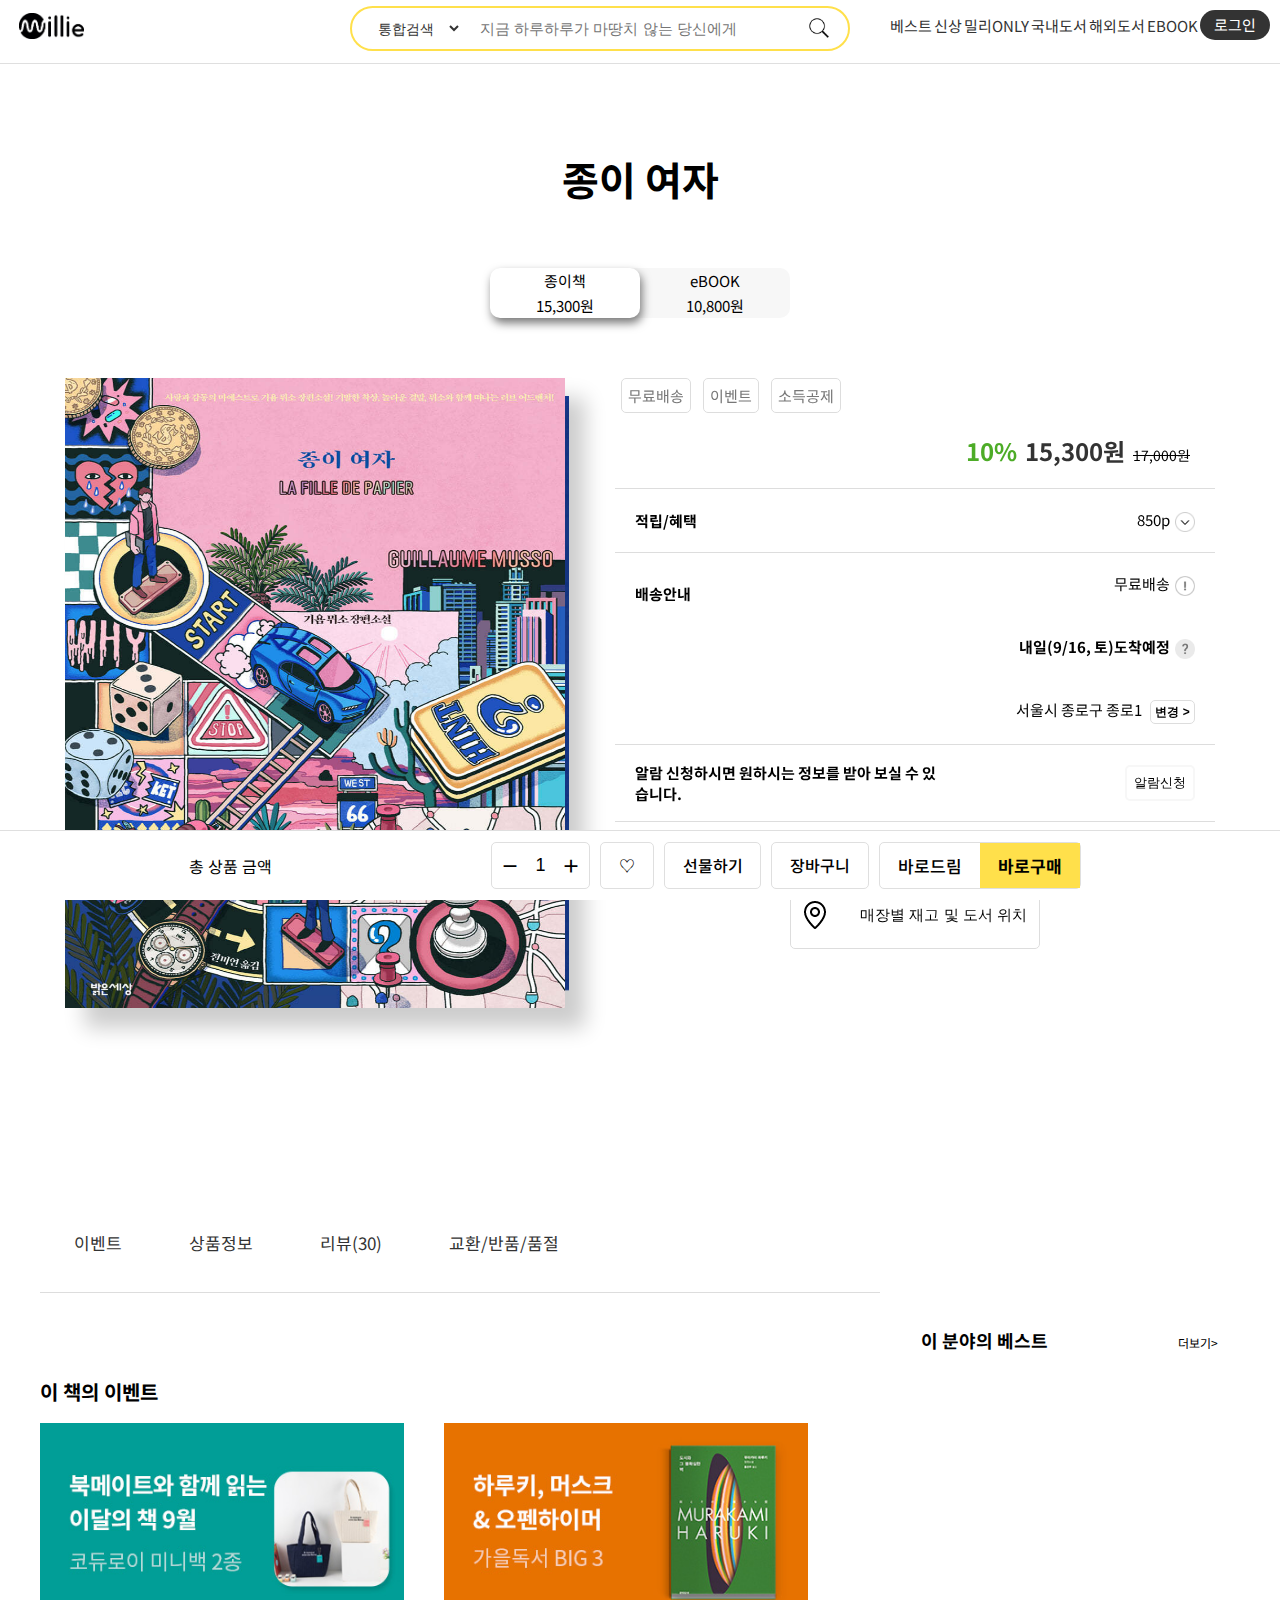
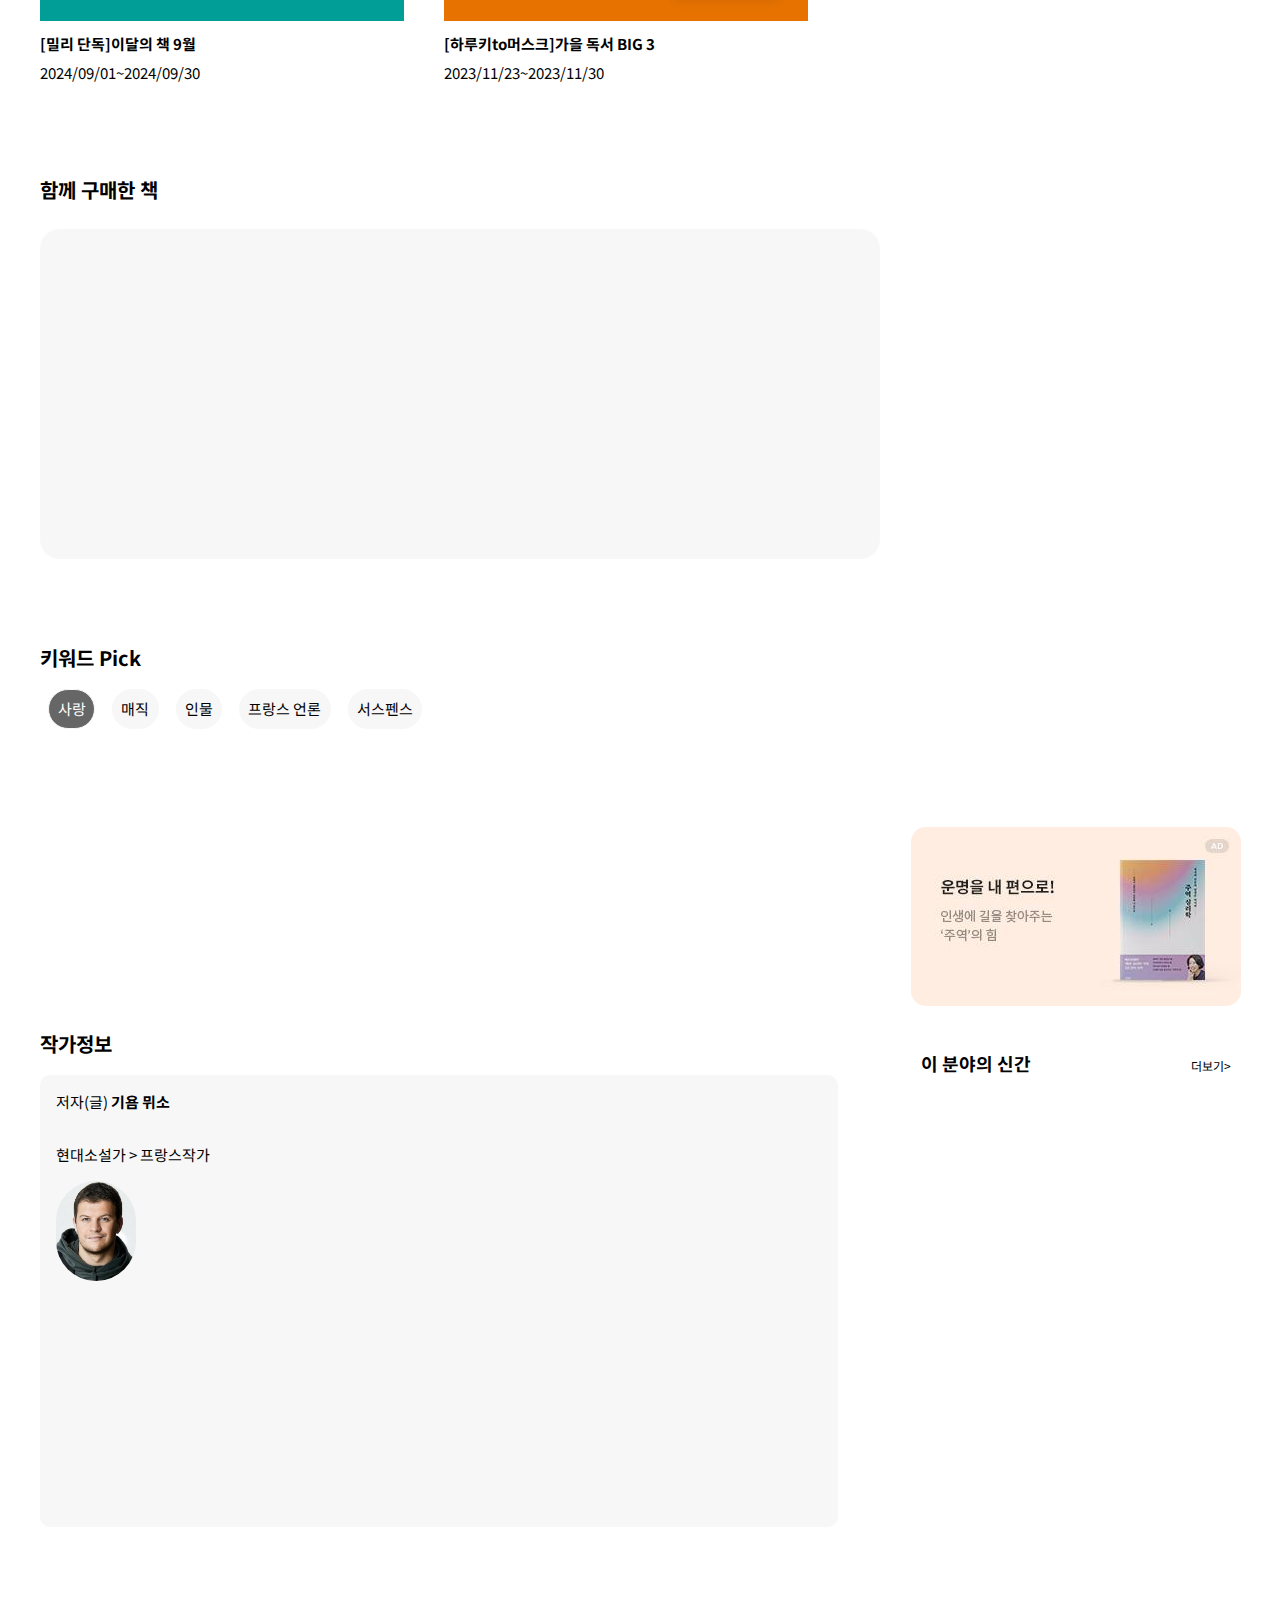
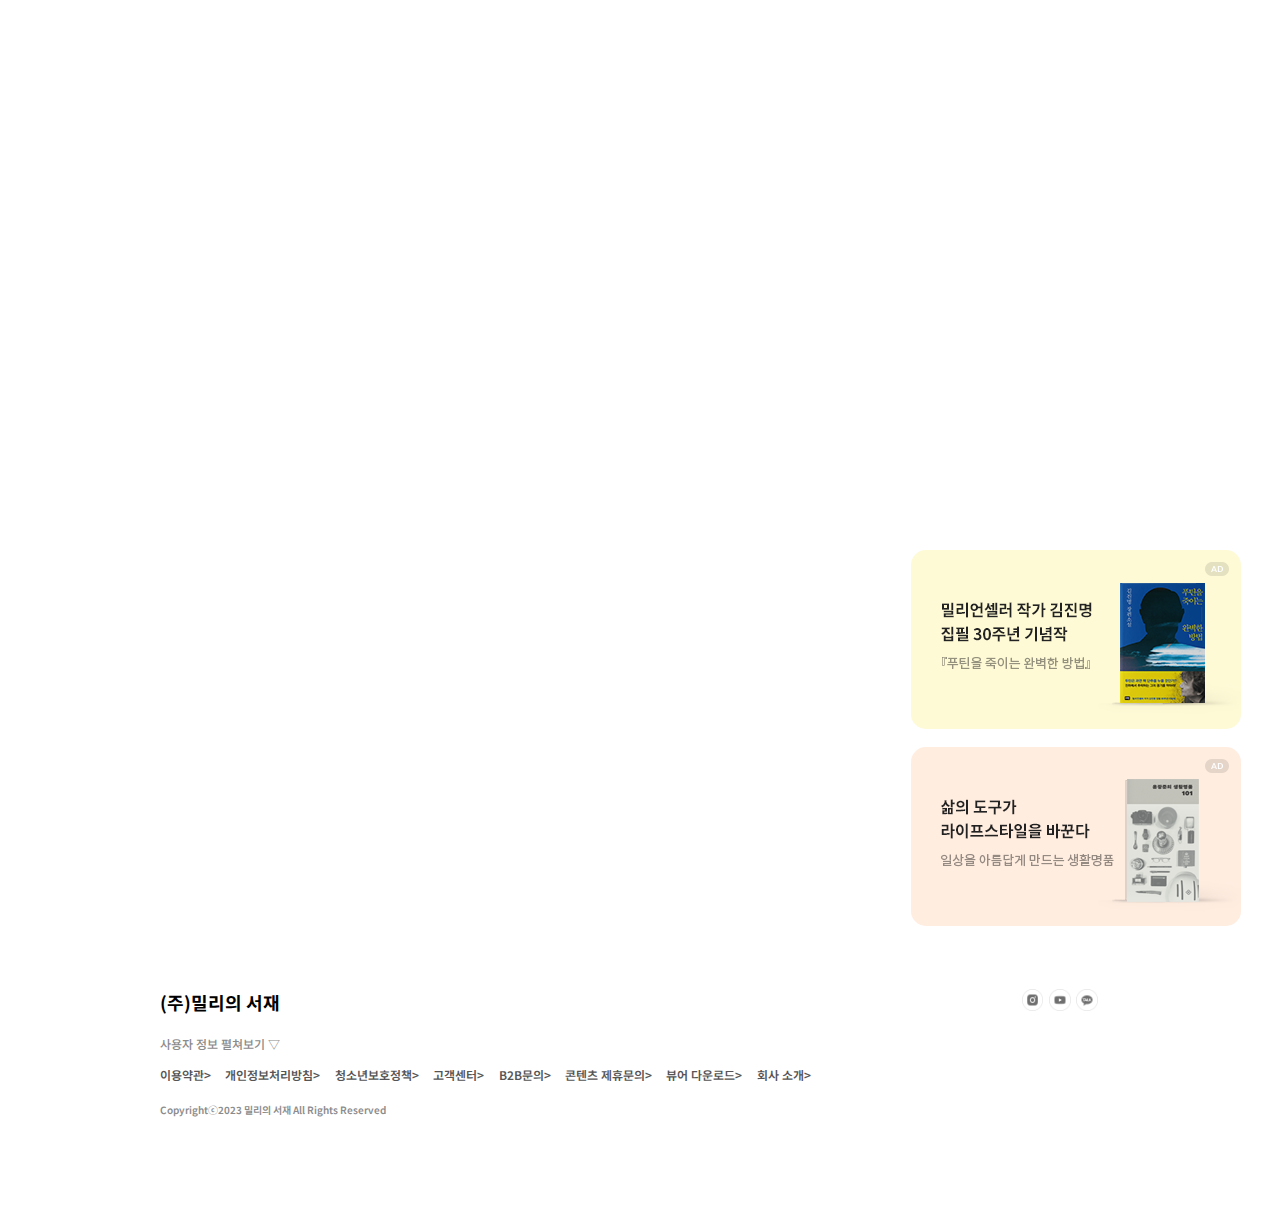
==== commit 4db119ad: "2023.09.20" ====
--- a/sub.html
+++ b/sub.html
@@ -56,7 +56,7 @@
         </div>
     </div>
 
-    <!-- ---------------------------------------------------------------------------------------------------------------------------- -->
+    <!-- ------------------------------------------------------------------------------------------------------ -->
     <div id="sub_top">
         <div class="title">
             <h2>종이 여자</h2>
@@ -67,7 +67,7 @@
         </div>
         <div class="imgbox">
             <div class="bookimg">
-                <img src="img/sub main.jpg" alt="img">
+                <img src="img/bookfront.jpg" alt="img">
             </div>
             <div class="price">
                 <div class="pop">
--- a/css/sub.css
+++ b/css/sub.css
@@ -162,6 +162,7 @@
   width: 100%;
   height: 70px;
   position: fixed;
+  z-index: 40;
   background-color: #fff;
   border-top: 1px solid #dfdfdf;
   bottom: 0;
@@ -279,9 +280,50 @@
   display: flex;
   flex-flow: row nowrap;
   justify-content: space-around;
+  transform-style: preserve-3d;
+  perspective: 1000px;
+}
+#sub_top .imgbox .bookimg {
+  position: relative;
+  width: 500px;
+  height: 630px;
+  transition: 0.5s;
+  transform-style: preserve-3d;
+  box-shadow: 20px 20px 20px rgba(0, 0, 0, 0.2);
+  cursor: pointer;
 }
 #sub_top .imgbox .bookimg img {
-  width: 90%;
+  width: 100%;
+  height: 100%;
+  position: absolute;
+  top: 0;
+  left: 0;
+}
+#sub_top .imgbox .bookimg:before {
+  content: "";
+  position: absolute;
+  width: 60px;
+  height: 100%;
+  background: url(../img/bookside.jpg);
+  top: 0;
+  left: 0;
+  transform-origin: left;
+  background-size: cover;
+  background-position: center;
+  transform: rotateY(90deg);
+}
+#sub_top .imgbox .bookimg:after {
+  content: "";
+  position: absolute;
+  width: 100%;
+  height: 100%;
+  top: 0;
+  left: 0;
+  transform-origin: center;
+  background: url(../img/bookback.jpg);
+  transform: rotateY(180deg) translateZ(60px);
+  background-size: cover;
+  background-position: center;
 }
 #sub_top .imgbox .price {
   width: 600px;
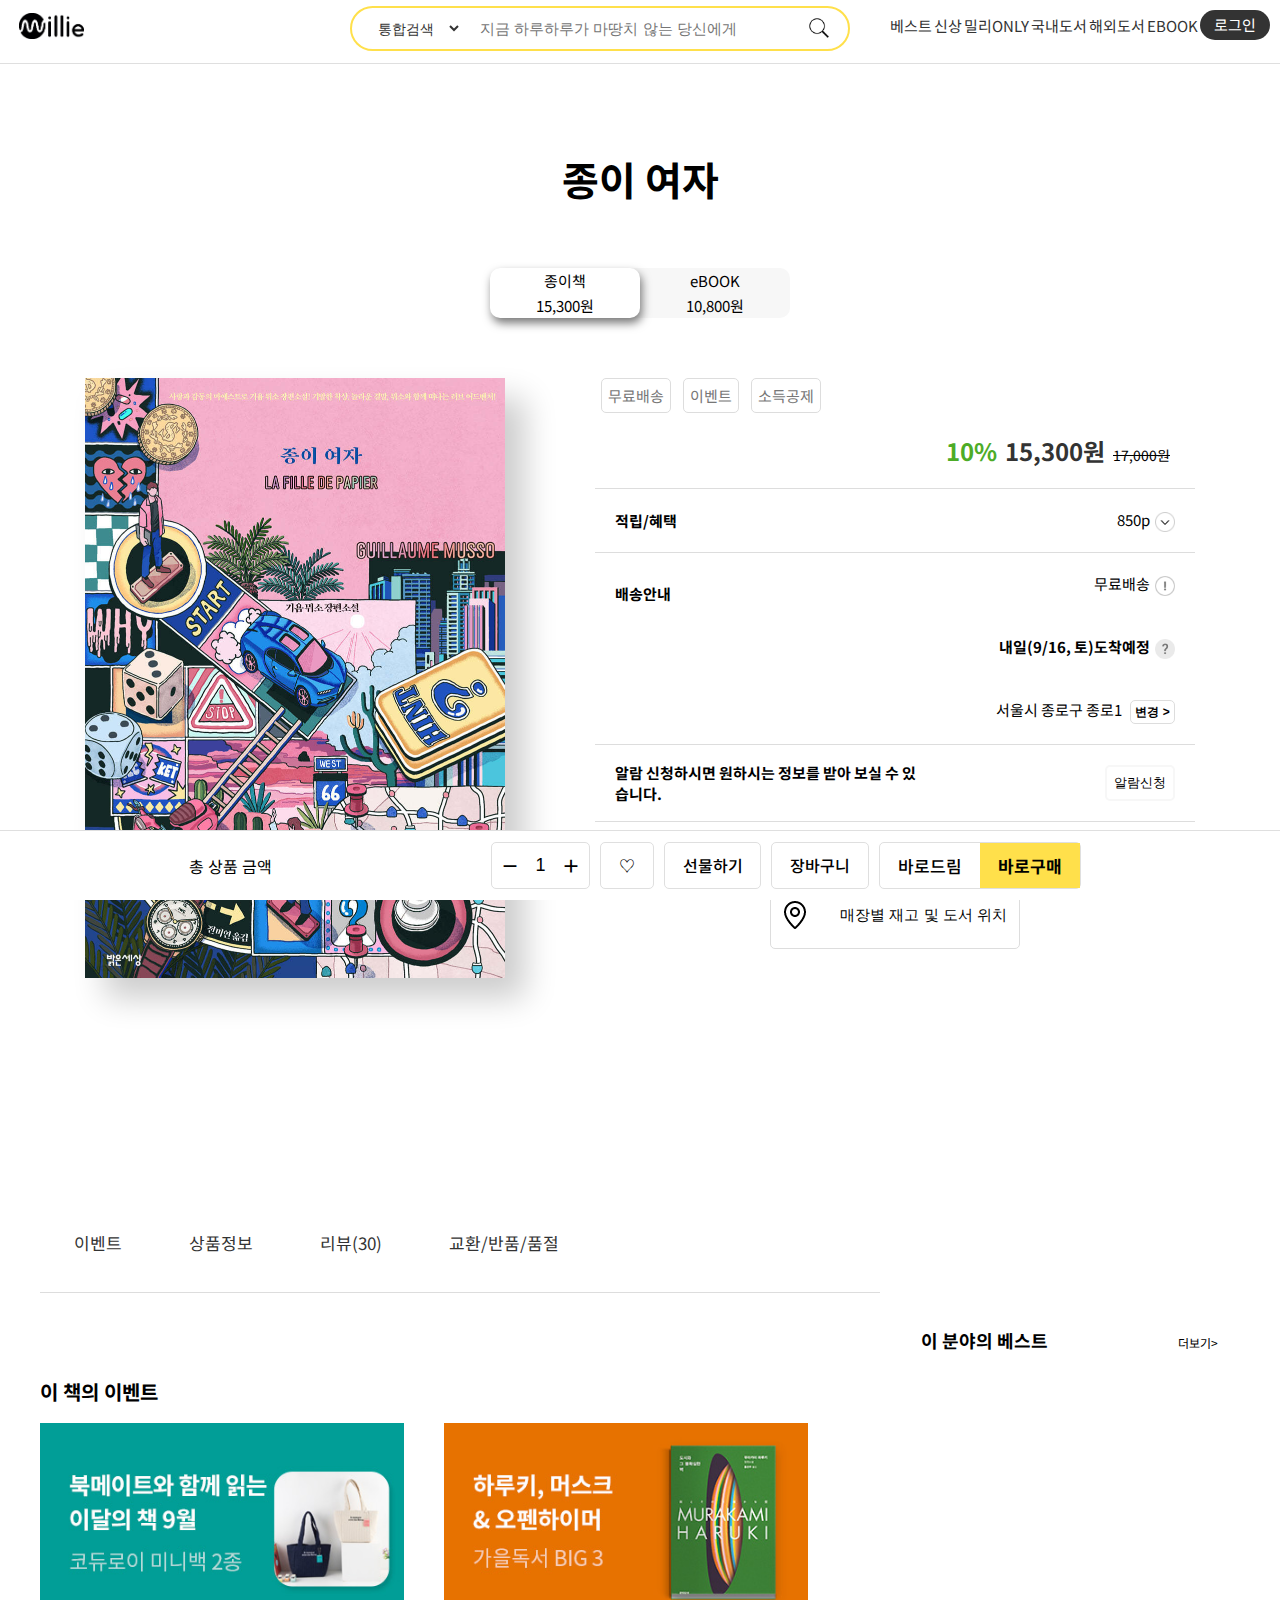
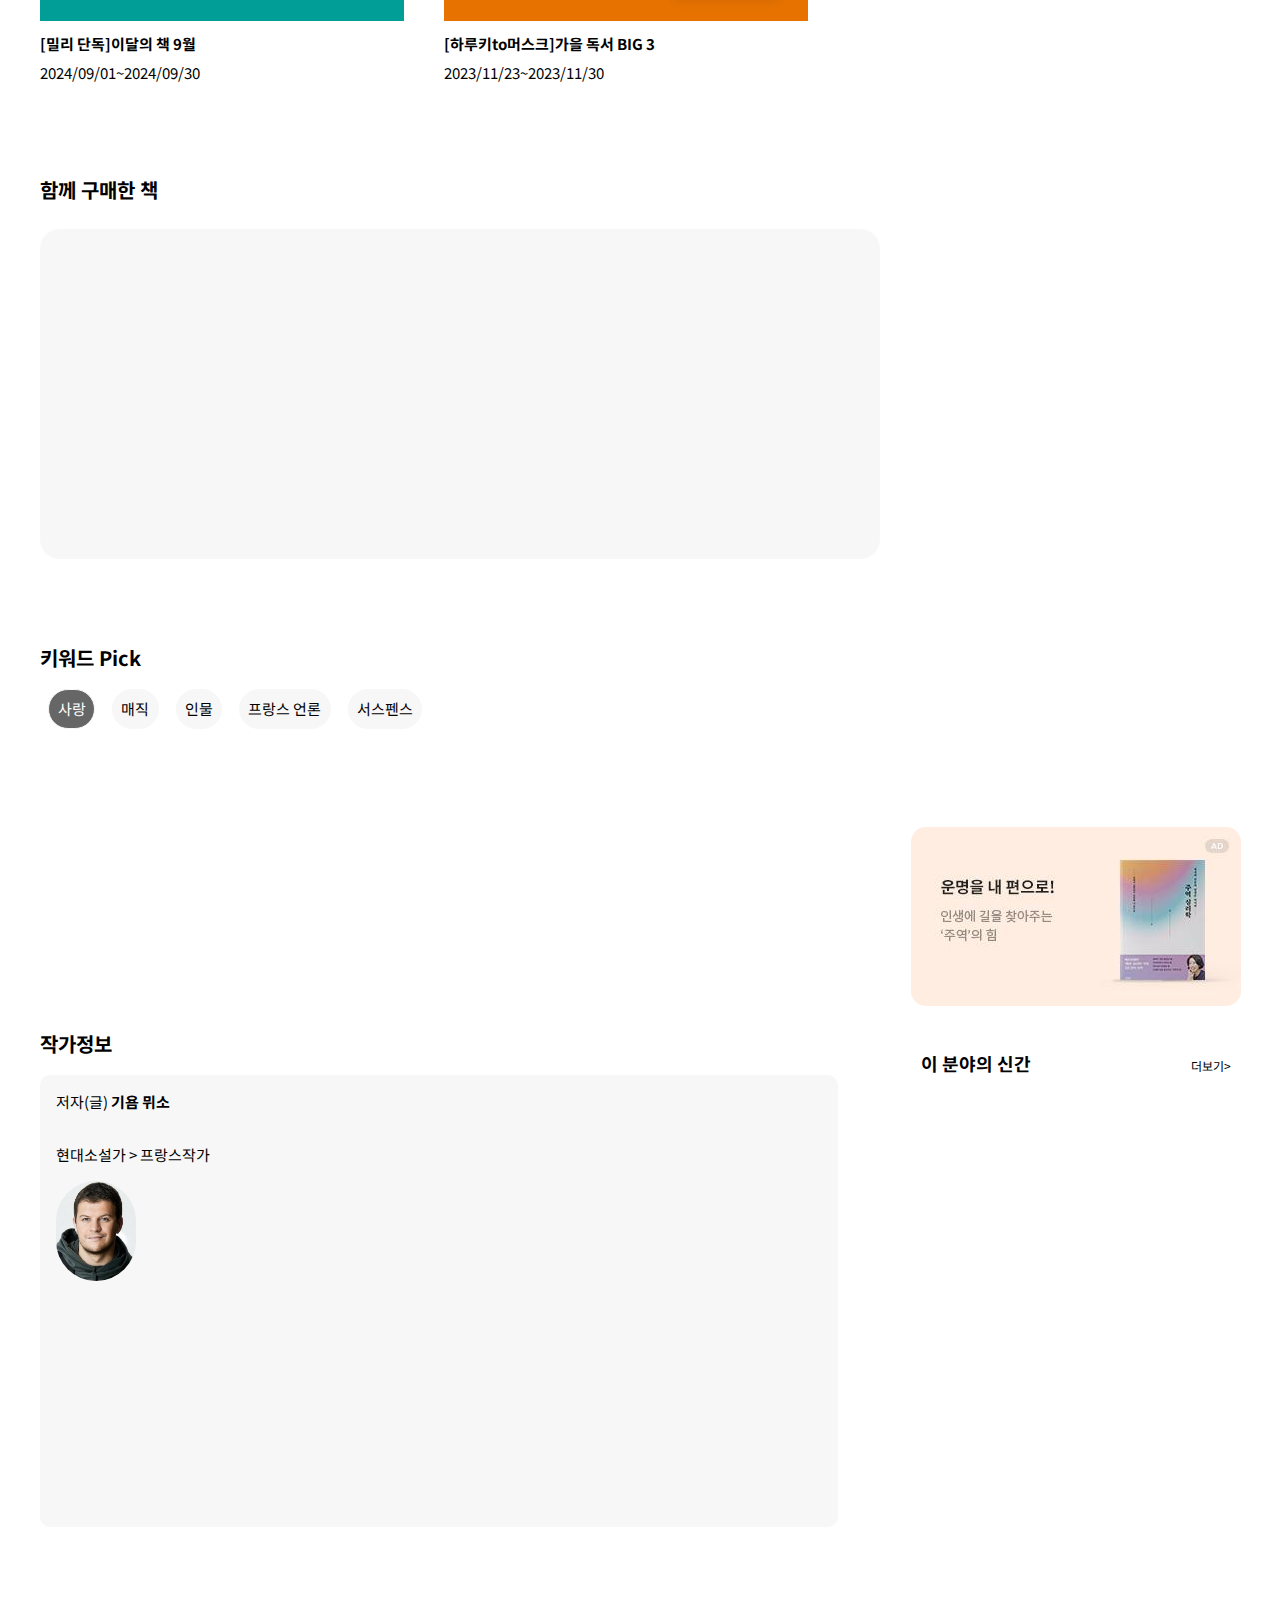
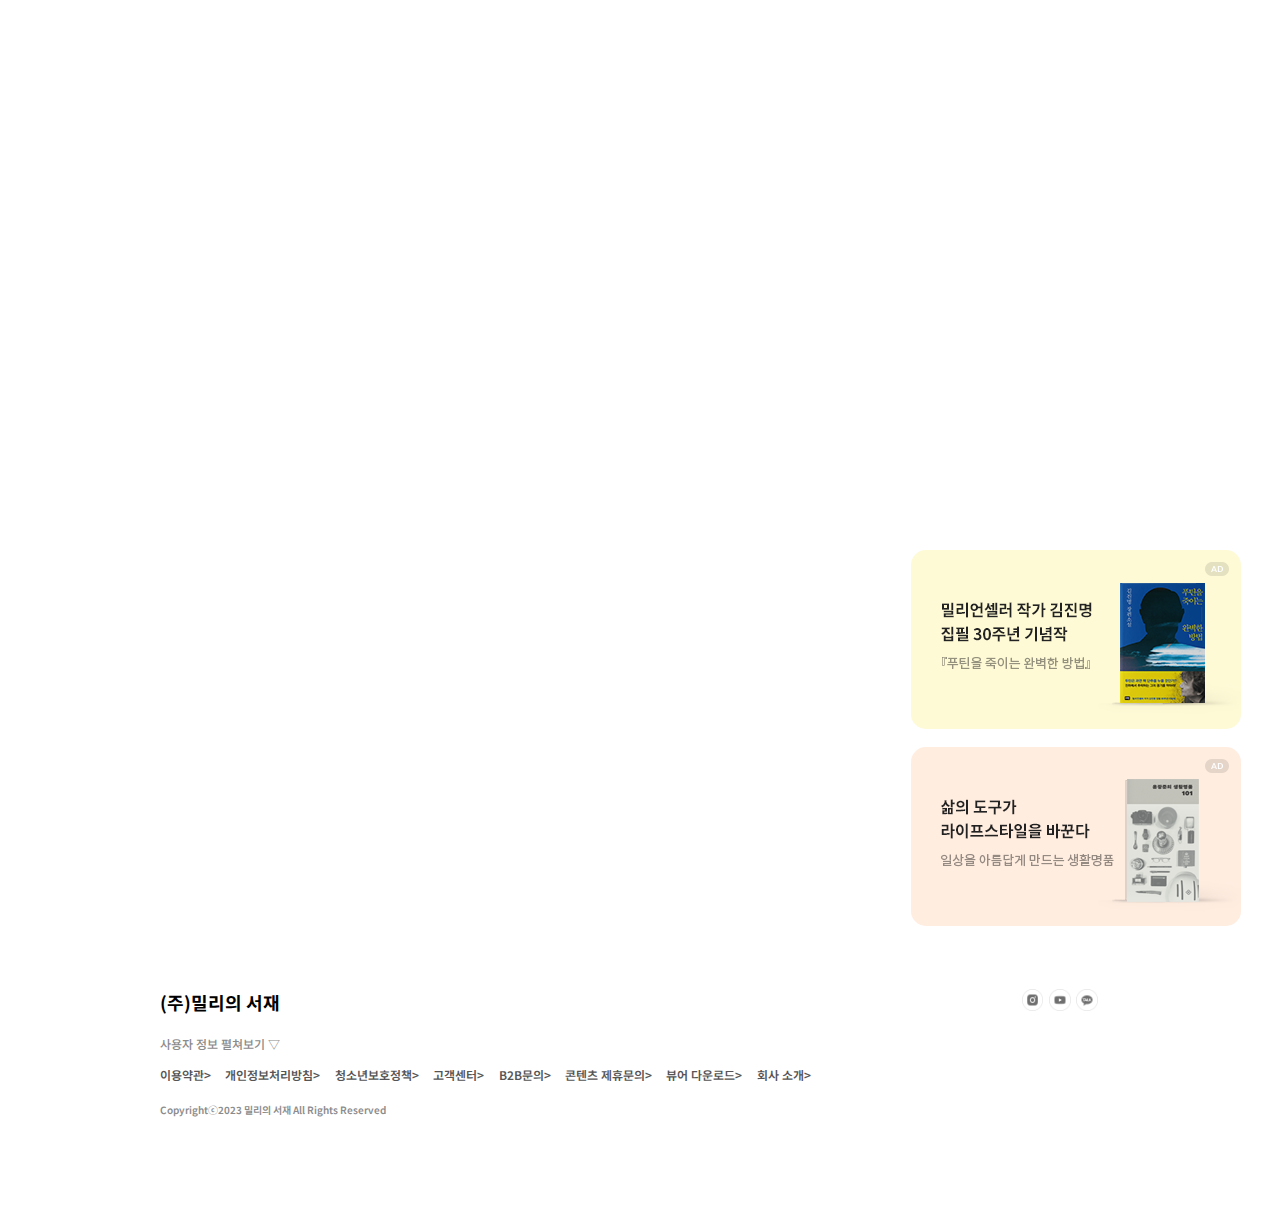
==== commit 65073acd: "2023.09.20(1)" ====
--- a/sub.html
+++ b/sub.html
@@ -66,8 +66,10 @@
             </div>
         </div>
         <div class="imgbox">
-            <div class="bookimg">
-                <img src="img/bookfront.jpg" alt="img">
+            <div class="imgwrap">
+                <div class="bookimg">
+                    <img src="img/bookfront.jpg" alt="img">
+                </div>
             </div>
             <div class="price">
                 <div class="pop">
@@ -108,7 +110,7 @@
                     </tr>
                 </table>
                 <button><span><img src="img/location.png" alt="loc"></span>
-                        <span>매장별 재고 및 도서 위치</span></button>
+                    <span>매장별 재고 및 도서 위치</span></button>
             </div>
         </div>
 
@@ -127,15 +129,15 @@
             <h6>이 책의 이벤트</h6>
             <div class="event">
                 <div class="p">
-                 <img src="img/event.jpg" alt="banner">
-                 <h5>[밀리 단독]이달의 책 9월</h5>
-                 <p>2024/09/01~2024/09/30</p>
+                    <img src="img/event.jpg" alt="banner">
+                    <h5>[밀리 단독]이달의 책 9월</h5>
+                    <p>2024/09/01~2024/09/30</p>
                 </div>
                 <div class="p">
                     <img src="img/event2.jpg" alt="banner">
                     <h5>[하루키to머스크]가을 독서 BIG 3</h5>
                     <p>2023/11/23~2023/11/30</p>
-                   </div>
+                </div>
             </div>
             <div class="with">
                 <h6>함께 구매한 책</h6>
@@ -206,7 +208,8 @@
                     <p>현대소설가 > 프랑스작가</p>
                     <div class="tx2box">
                         <img src="img/authorimg.jpg" alt="img">
-                        <span><!-- txt2 삽입 --></span></div>
+                        <span><!-- txt2 삽입 --></span>
+                    </div>
                     <div class="author_list">
                         <div class="box"></div>
                         <div class="box"></div>
--- a/css/sub.css
+++ b/css/sub.css
@@ -280,31 +280,35 @@
   display: flex;
   flex-flow: row nowrap;
   justify-content: space-around;
+}
+#sub_top .imgbox .imgwrap {
+  width: 420px;
+  height: 600px;
   transform-style: preserve-3d;
-  perspective: 1000px;
-}
-#sub_top .imgbox .bookimg {
+  perspective: 1500px;
+}
+#sub_top .imgbox .imgwrap .bookimg {
   position: relative;
-  width: 500px;
-  height: 630px;
+  width: 100%;
+  height: 100%;
   transition: 0.5s;
   transform-style: preserve-3d;
-  box-shadow: 20px 20px 20px rgba(0, 0, 0, 0.2);
-  cursor: pointer;
-}
-#sub_top .imgbox .bookimg img {
+  box-shadow: 20px 20px 30px rgba(0, 0, 0, 0.2);
+  cursor: url(../img/cursor.svg), pointer;
+}
+#sub_top .imgbox .imgwrap .bookimg img {
   width: 100%;
   height: 100%;
   position: absolute;
   top: 0;
   left: 0;
 }
-#sub_top .imgbox .bookimg:before {
+#sub_top .imgbox .imgwrap .bookimg:before {
   content: "";
   position: absolute;
-  width: 60px;
+  width: 71px;
   height: 100%;
-  background: url(../img/bookside.jpg);
+  background: url(../img/bookside.png);
   top: 0;
   left: 0;
   transform-origin: left;
@@ -312,7 +316,7 @@
   background-position: center;
   transform: rotateY(90deg);
 }
-#sub_top .imgbox .bookimg:after {
+#sub_top .imgbox .imgwrap .bookimg:after {
   content: "";
   position: absolute;
   width: 100%;
@@ -321,7 +325,7 @@
   left: 0;
   transform-origin: center;
   background: url(../img/bookback.jpg);
-  transform: rotateY(180deg) translateZ(60px);
+  transform: rotateY(180deg) translateZ(71px);
   background-size: cover;
   background-position: center;
 }
@@ -509,7 +513,8 @@
 #sub_wrap .sub_left .event .p img {
   width: 90%;
 }
-#sub_wrap .sub_left .event .p h5, #sub_wrap .sub_left .event .p p {
+#sub_wrap .sub_left .event .p h5,
+#sub_wrap .sub_left .event .p p {
   margin: 2% 0;
 }
 #sub_wrap .sub_left .with .sublist1 {
@@ -838,6 +843,7 @@
   margin-left: 130px;
 }
 #sub_wrap .sub_right .side_best .box {
+  width: 330px;
   height: 200px;
   margin: 1%;
   display: flex;
@@ -845,19 +851,23 @@
   align-items: flex-start;
 }
 #sub_wrap .sub_right .side_best .box img {
-  width: 35%;
+  width: 115px;
   margin: 3%;
 }
 #sub_wrap .sub_right .side_best .box .ranking {
-  background: #777;
+  background: #ffe04b;
   color: #fff;
   margin-top: 15%;
   width: 25px;
   border-radius: 5px 0 5px 0;
+  align-self: flex-start;
 }
 #sub_wrap .sub_right .side_best .box h3 {
   font-size: 15px;
   margin-top: 3%;
+  align-self: flex-start;
+  width: 167px;
+  text-align: left;
 }
 #sub_wrap .sub_right .side_best .box h6 {
   font-size: 13px;
@@ -896,6 +906,7 @@
   margin-left: 160px;
 }
 #sub_wrap .sub_right .side_new .box {
+  width: 330px;
   height: 200px;
   margin: 1%;
   display: flex;
@@ -903,20 +914,23 @@
   align-items: flex-start;
 }
 #sub_wrap .sub_right .side_new .box img {
-  width: 35%;
+  width: 115px;
   margin: 3%;
 }
 #sub_wrap .sub_right .side_new .box .ranking {
-  background: #777;
+  background: #ffe04b;
   color: #fff;
-  width: 20px;
   margin-top: 15%;
   width: 25px;
   border-radius: 5px 0 5px 0;
+  align-self: flex-start;
 }
 #sub_wrap .sub_right .side_new .box h3 {
   font-size: 15px;
   margin-top: 3%;
+  align-self: flex-start;
+  width: 167px;
+  text-align: left;
 }
 #sub_wrap .sub_right .side_new .box h6 {
   font-size: 13px;
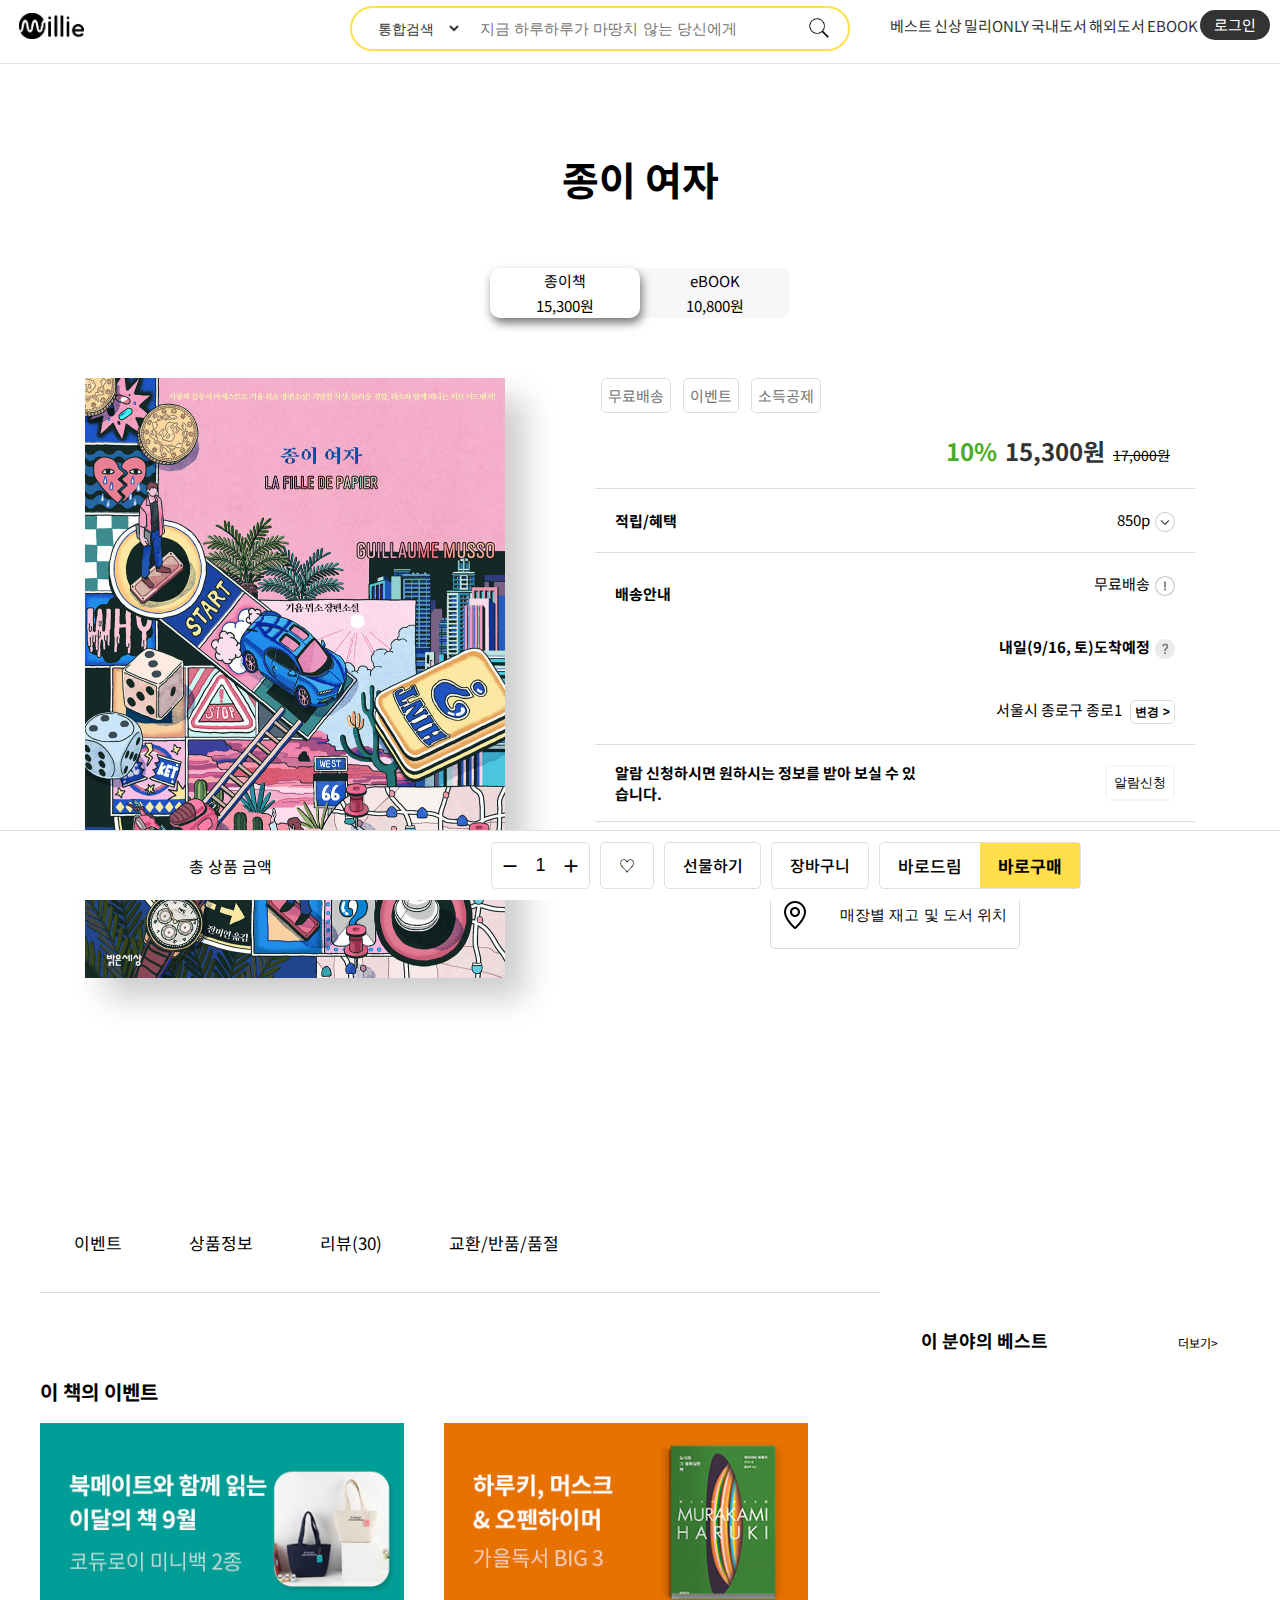
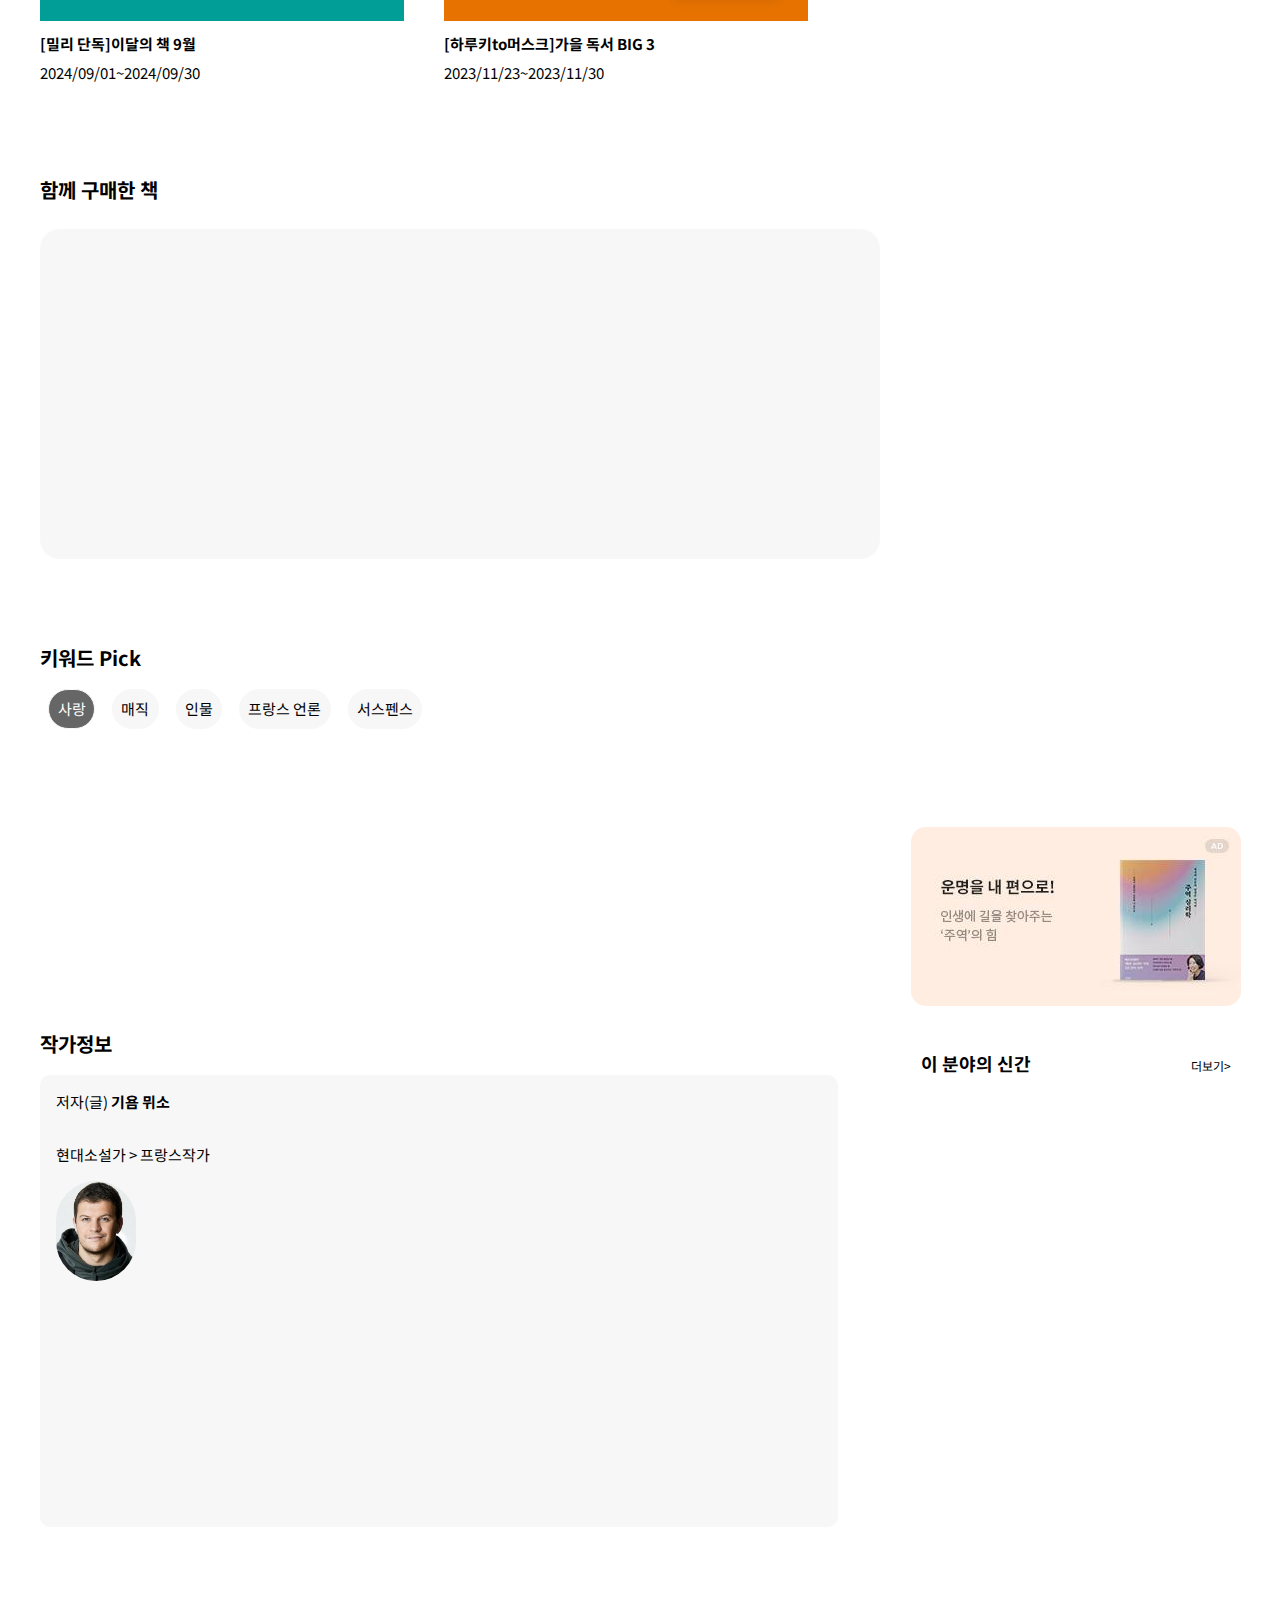
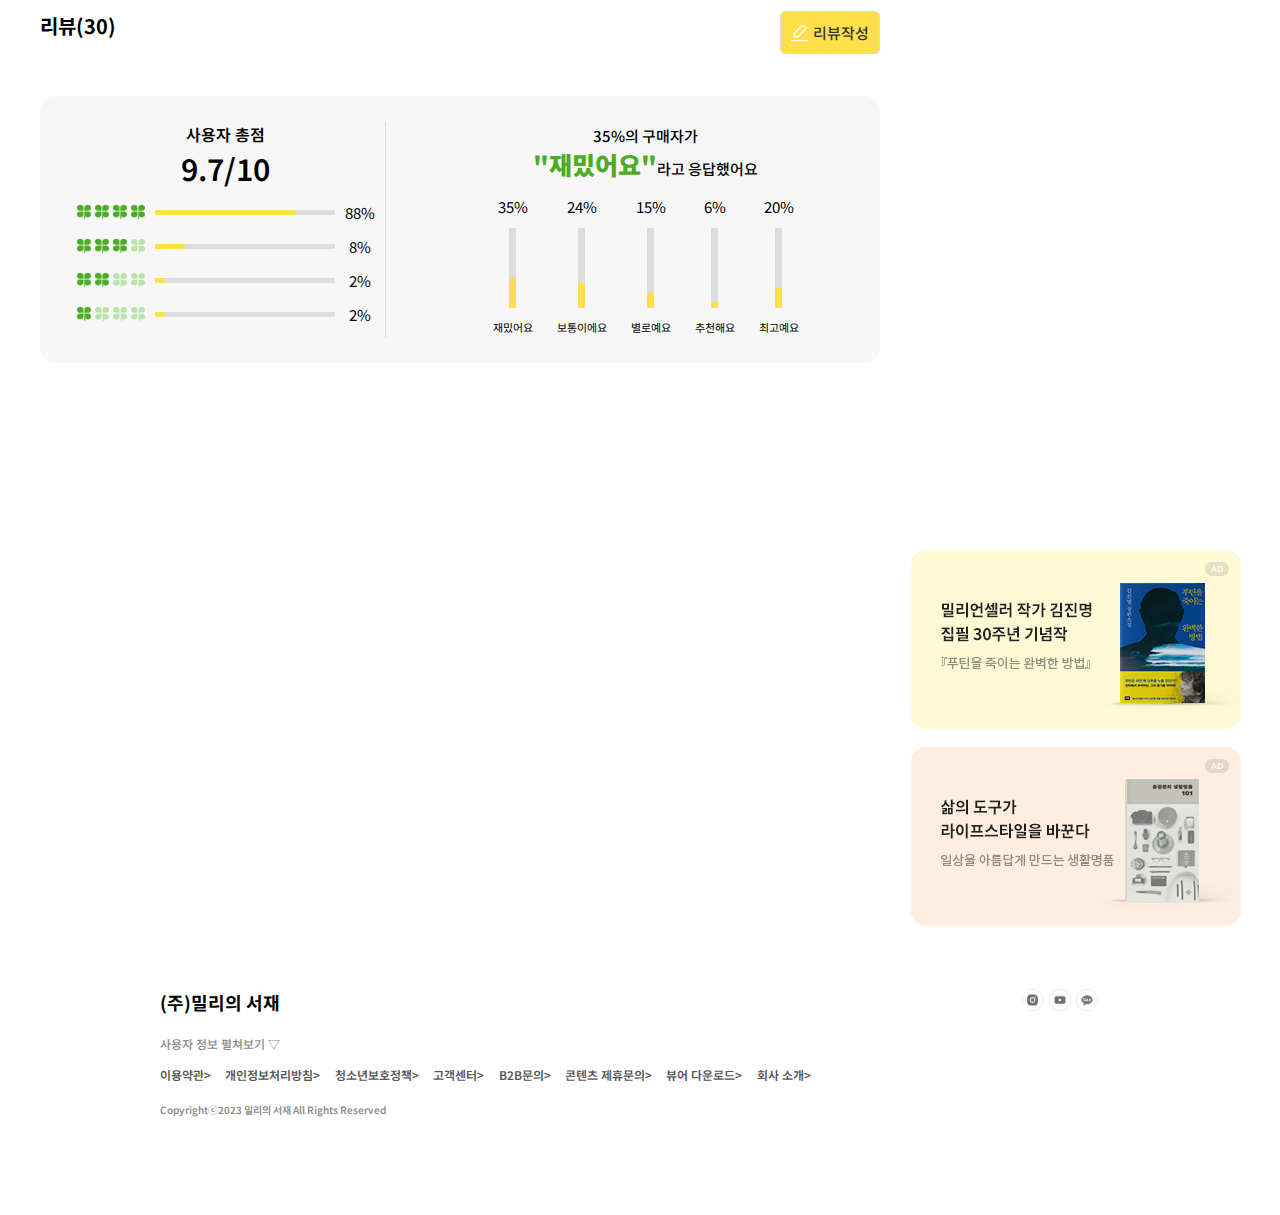
==== commit 8a0e9755: "2023.09.21" ====
--- a/sub.html
+++ b/sub.html
@@ -120,10 +120,10 @@
 
         <div class="sub_left">
             <div class="list">
-                <p><a href="$">이벤트</a></p>
-                <p><a href="$">상품정보</a></p>
-                <p><a href="$">리뷰(30)</a></p>
-                <p><a href="$">교환/반품/품절</a></p>
+                <p>이벤트</p>
+                <p>상품정보</p>
+                <p>리뷰(30)</p>
+                <p>교환/반품/품절</p>
             </div>
 
             <h6>이 책의 이벤트</h6>
@@ -229,7 +229,112 @@
             <div class="information">
                 <!-- txt5 삽입 -->
             </div>
-            <div class="review"></div>
+            <div class="review">
+               <h2>리뷰(30)
+                <div>
+                    <img src="img/reviewicon.png" alt="icon">
+                    <span>리뷰작성</span>
+                </div>
+            </h2>
+               <div class="rvbox">
+                <div class="rvbox_left">
+                    <p>사용자 총점</p>
+                    <p>9.7/10</p>
+                    <div class="barwrap">
+                        <div class="star">
+                            <img src="img/clover.png" alt="img">
+                            <img src="img/clover.png" alt="img">
+                            <img src="img/clover.png" alt="img">
+                            <img src="img/clover.png" alt="img">
+                            
+                        </div>
+                        <div class="bar_bg">
+                            <div class="bar_top"></div>
+                        </div>
+                        <span>88%</span>
+                    </div>
+                    <div class="barwrap">
+                        <div class="star">
+                            <img src="img/clover.png" alt="img">
+                            <img src="img/clover.png" alt="img">
+                            <img src="img/clover.png" alt="img">
+                            <img src="img/cloverx.png" alt="img">
+                        </div>
+                        <div class="bar_bg">
+                            <div class="bar_top bg3"></div>
+                        </div>
+                        <span>8%</span>
+                    </div>
+                    <div class="barwrap">
+                        <div class="star">
+                            <img src="img/clover.png" alt="img">
+                            <img src="img/clover.png" alt="img">
+                            <img src="img/cloverx.png" alt="img">
+                            <img src="img/cloverx.png" alt="img">
+                            
+                        </div>
+                        <div class="bar_bg">
+                            <div class="bar_top bg2"></div>
+                        </div>
+                        <span>2%</span>
+                    </div>
+                    <div class="barwrap">
+                        <div class="star">
+                            <img src="img/clover.png" alt="img">
+                            <img src="img/cloverx.png" alt="img">
+                            <img src="img/cloverx.png" alt="img">
+                            <img src="img/cloverx.png" alt="img">
+                        </div>
+                        <div class="bar_bg">
+                            <div class="bar_top bg2"></div>
+                        </div>
+                        <span>2%</span>
+                    </div>
+                </div>
+                <div class="rvbox_right">
+                    <h6>35%의 구매자가 <br><span>"재밌어요"</span>라고 응답했어요</h6>
+                    <div class="rvwrap">
+                        <div class="bar_right">
+                            <span>35%</span>
+                            <div class="bar_b">
+                                <div class="bar_t"></div>
+                            </div>
+                            <p>재밌어요</p>
+                        </div>
+                        <div class="bar_right">
+                            <span>24%</span>
+                            <div class="bar_b">
+                                <div class="bar_t bar1"></div>
+                            </div>
+                            <p>보통이에요</p>
+                        </div>
+                        <div class="bar_right">
+                            <span>15%</span>
+                            <div class="bar_b">
+                                <div class="bar_t bar2"></div>
+                            </div>
+                            <p>별로예요</p>
+                        </div>
+                        <div class="bar_right">
+                            <span>6%</span>
+                            <div class="bar_b">
+                                <div class="bar_t bar3"></div>
+                            </div>
+                            <p>추천해요</p>
+                        </div>
+                        <div class="bar_right">
+                            <span>20%</span>
+                            <div class="bar_b">
+                                <div class="bar_t bar4"></div>
+                            </div>
+                            <p>최고예요</p>
+                        </div>
+
+                    </div>
+                </div>
+               </div>
+
+            </div>
             <div class="return">
                 <!-- txt6 삽입 -->
             </div>
@@ -289,6 +394,7 @@
     <script src="https://ajax.aspnetcdn.com/ajax/jQuery/jquery-3.7.0.min.js"></script>
     <script src="js/sub.js"></script>
     <script src="js/subajaxlist.js"></script>
+    <script src="js/pagescroll.js"></script>
 
 
 
--- a/css/sub.css
+++ b/css/sub.css
@@ -189,6 +189,7 @@
   flex-flow: row nowrap;
   justify-content: space-between;
   align-items: center;
+  cursor: pointer;
 }
 #purchase_box .rightbox .calculate {
   display: flex;
@@ -499,9 +500,12 @@
 }
 #sub_wrap .sub_left .list p {
   margin: 2% 4%;
-}
-#sub_wrap .sub_left .list p a {
   font-size: 17px;
+  cursor: pointer;
+  padding: 3.5% 0;
+}
+#sub_wrap .sub_left .list p:hover {
+  color: #ffe04b;
 }
 #sub_wrap .sub_left .event {
   display: flex;
@@ -788,6 +792,151 @@
 #sub_wrap .sub_left .information #txt5_show img {
   width: 20px;
   transform: rotate(180deg);
+}
+#sub_wrap .sub_left .review h2 {
+  font-size: 20px;
+  margin: 2% 0;
+  display: flex;
+  flex-direction: row;
+  justify-content: space-between;
+}
+#sub_wrap .sub_left .review h2 div {
+  border: 1px solid #ddd;
+  background: #ffe04b;
+  font-weight: 400;
+  padding: 1%;
+  border-radius: 5px;
+  cursor: pointer;
+  display: flex;
+  flex-direction: row;
+  justify-content: space-around;
+  width: 100px;
+}
+#sub_wrap .sub_left .review h2 div img {
+  width: 18px;
+}
+#sub_wrap .sub_left .review h2 div span {
+  font-weight: 500;
+  align-self: center;
+  color: #333;
+}
+#sub_wrap .sub_left .review .rvbox {
+  width: 100%;
+  background: #f7f7f7;
+  border-radius: 15px;
+  display: flex;
+  flex-flow: row nowrap;
+  justify-content: space-around;
+  margin: 5% 0;
+}
+#sub_wrap .sub_left .review .rvbox .rvbox_left {
+  margin: 3%;
+  width: 400px;
+  border-right: 1px solid #ddd;
+  text-align: center;
+}
+#sub_wrap .sub_left .review .rvbox .rvbox_left p {
+  font-size: 16px;
+  font-weight: 600;
+}
+#sub_wrap .sub_left .review .rvbox .rvbox_left p:nth-of-type(2) {
+  font-size: 30px;
+}
+#sub_wrap .sub_left .review .rvbox .rvbox_left .barwrap {
+  display: flex;
+  flex-flow: row nowrap;
+  margin: 4% 0;
+  justify-content: space-between;
+}
+#sub_wrap .sub_left .review .rvbox .rvbox_left .barwrap .star {
+  width: 90px;
+}
+#sub_wrap .sub_left .review .rvbox .rvbox_left .barwrap .star img {
+  width: 15px;
+}
+#sub_wrap .sub_left .review .rvbox .rvbox_left .barwrap .bar_bg {
+  position: relative;
+  width: 180px;
+  height: 5px;
+  background: #ddd;
+  align-self: center;
+}
+#sub_wrap .sub_left .review .rvbox .rvbox_left .barwrap .bar_bg .bar_top {
+  background: #ffe04b;
+  width: 140px;
+  height: 5px;
+  position: absolute;
+  top: 0;
+  left: 0;
+  z-index: 2;
+}
+#sub_wrap .sub_left .review .rvbox .rvbox_left .barwrap .bar_bg .bg3 {
+  width: 30px;
+}
+#sub_wrap .sub_left .review .rvbox .rvbox_left .barwrap .bar_bg .bg2 {
+  width: 10px;
+}
+#sub_wrap .sub_left .review .rvbox .rvbox_left .barwrap > span {
+  width: 30px;
+  margin: 0 10px;
+}
+#sub_wrap .sub_left .review .rvbox .rvbox_right {
+  width: 600px;
+}
+#sub_wrap .sub_left .review .rvbox .rvbox_right h6 {
+  font-size: 15px;
+  font-weight: 500;
+  text-align: center;
+  padding: 6% 0 2%;
+}
+#sub_wrap .sub_left .review .rvbox .rvbox_right h6 span {
+  font-size: 25px;
+  color: #4dac27;
+  font-weight: 900;
+}
+#sub_wrap .sub_left .review .rvbox .rvbox_right .rvwrap {
+  display: flex;
+  flex-flow: row nowrap;
+  justify-content: space-around;
+  margin: auto;
+  align-items: center;
+  width: 330px;
+}
+#sub_wrap .sub_left .review .rvbox .rvbox_right .rvwrap .bar_right {
+  display: flex;
+  flex-flow: column nowrap;
+  align-items: center;
+  justify-content: space-around;
+  height: 150px;
+}
+#sub_wrap .sub_left .review .rvbox .rvbox_right .rvwrap .bar_right .bar_b {
+  position: relative;
+  background: #ddd;
+  width: 7px;
+  height: 80px;
+}
+#sub_wrap .sub_left .review .rvbox .rvbox_right .rvwrap .bar_right .bar_b .bar_t {
+  position: absolute;
+  bottom: 0;
+  left: 0;
+  width: 7px;
+  height: 30px;
+  background: #ffe04b;
+}
+#sub_wrap .sub_left .review .rvbox .rvbox_right .rvwrap .bar_right .bar_b .bar1 {
+  height: 25px;
+}
+#sub_wrap .sub_left .review .rvbox .rvbox_right .rvwrap .bar_right .bar_b .bar2 {
+  height: 15px;
+}
+#sub_wrap .sub_left .review .rvbox .rvbox_right .rvwrap .bar_right .bar_b .bar3 {
+  height: 6px;
+}
+#sub_wrap .sub_left .review .rvbox .rvbox_right .rvwrap .bar_right .bar_b .bar4 {
+  height: 20px;
+}
+#sub_wrap .sub_left .review .rvbox .rvbox_right .rvwrap .bar_right > p {
+  font-size: 11px;
 }
 #sub_wrap .sub_left .return h3 {
   font-size: 20px;
@@ -855,7 +1004,7 @@
   margin: 3%;
 }
 #sub_wrap .sub_right .side_best .box .ranking {
-  background: #ffe04b;
+  background: #8b8b8b;
   color: #fff;
   margin-top: 15%;
   width: 25px;
@@ -882,6 +1031,9 @@
   color: #4dac27;
   margin-right: 10px;
 }
+#sub_wrap .sub_right .side_best .box:nth-of-type(1) .ranking {
+  background: #ffe04b;
+}
 #sub_wrap .sub_right .ad {
   margin: 10% 0;
 }
@@ -918,7 +1070,7 @@
   margin: 3%;
 }
 #sub_wrap .sub_right .side_new .box .ranking {
-  background: #ffe04b;
+  background: #8b8b8b;
   color: #fff;
   margin-top: 15%;
   width: 25px;
@@ -944,4 +1096,7 @@
 #sub_wrap .sub_right .side_new .box h5 span {
   color: #4dac27;
   margin-right: 10px;
+}
+#sub_wrap .sub_right .side_new .box:nth-of-type(1) .ranking {
+  background: #ffe04b;
 }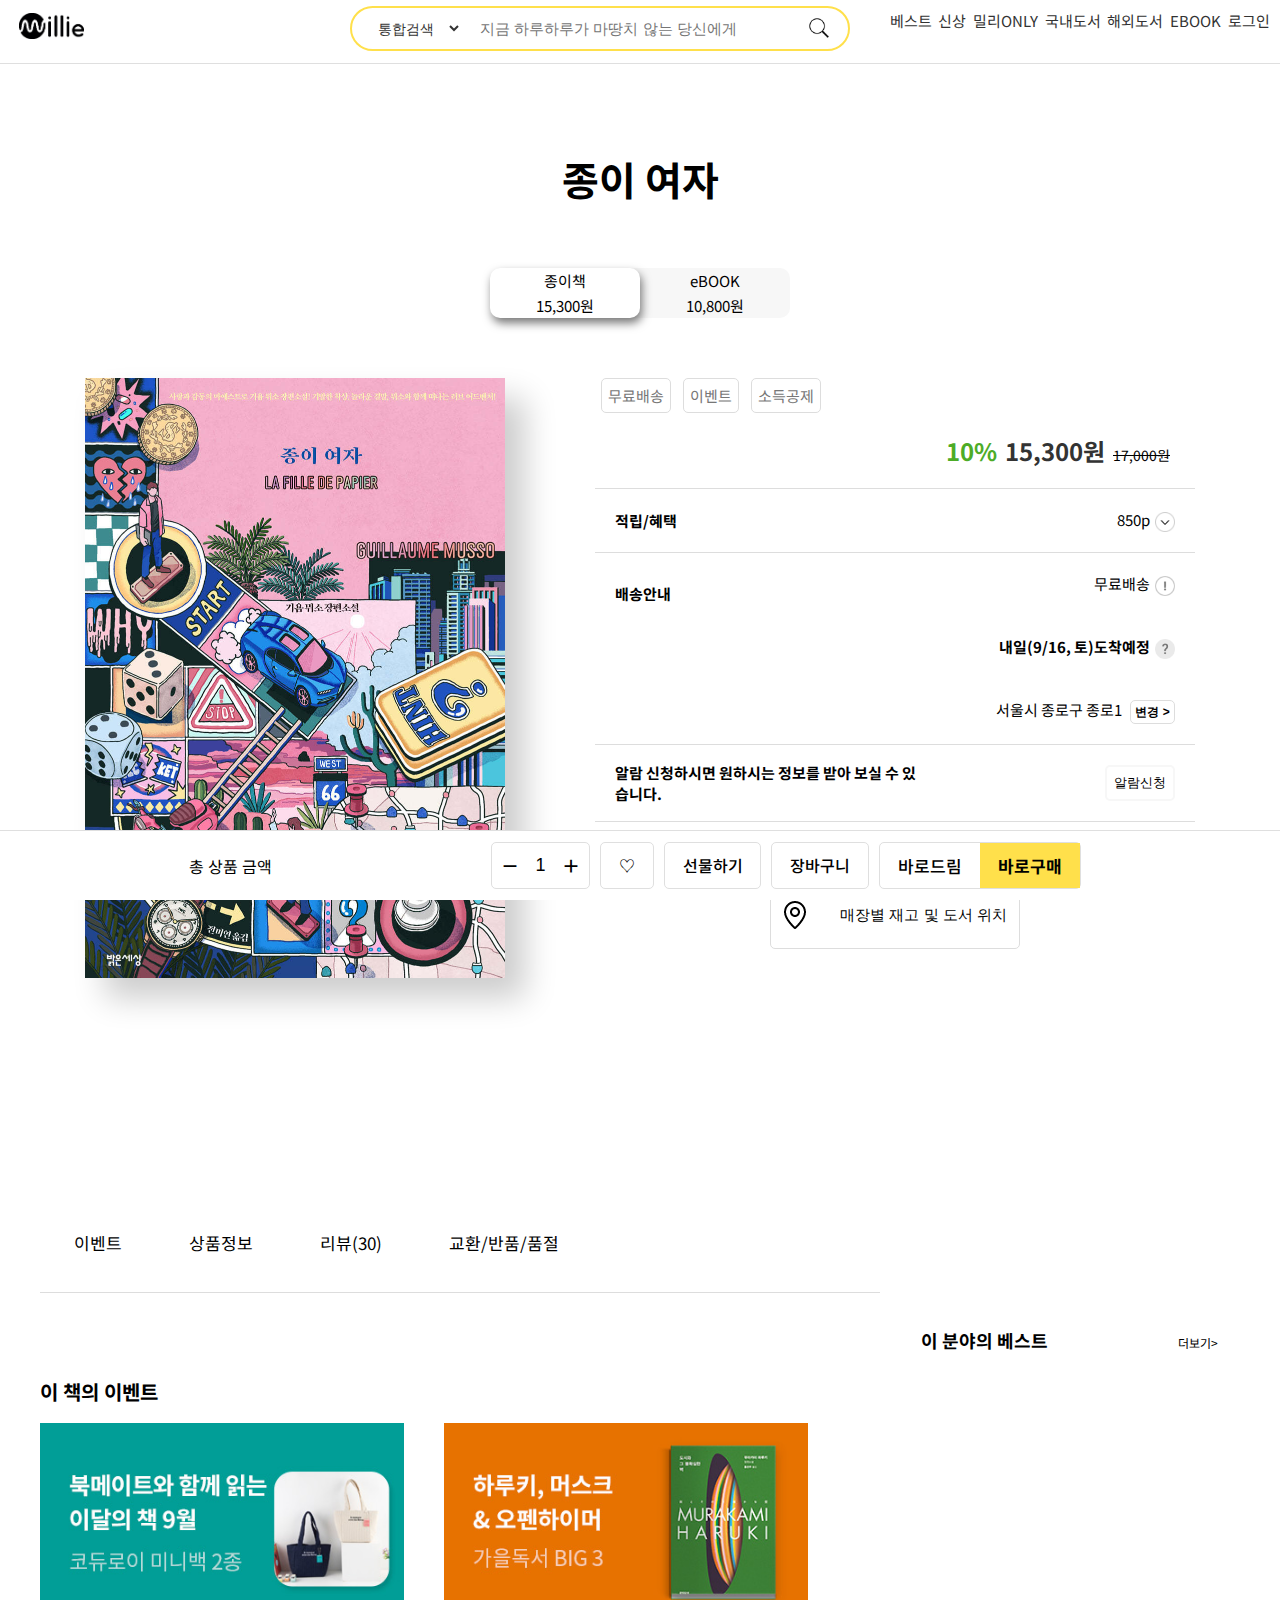
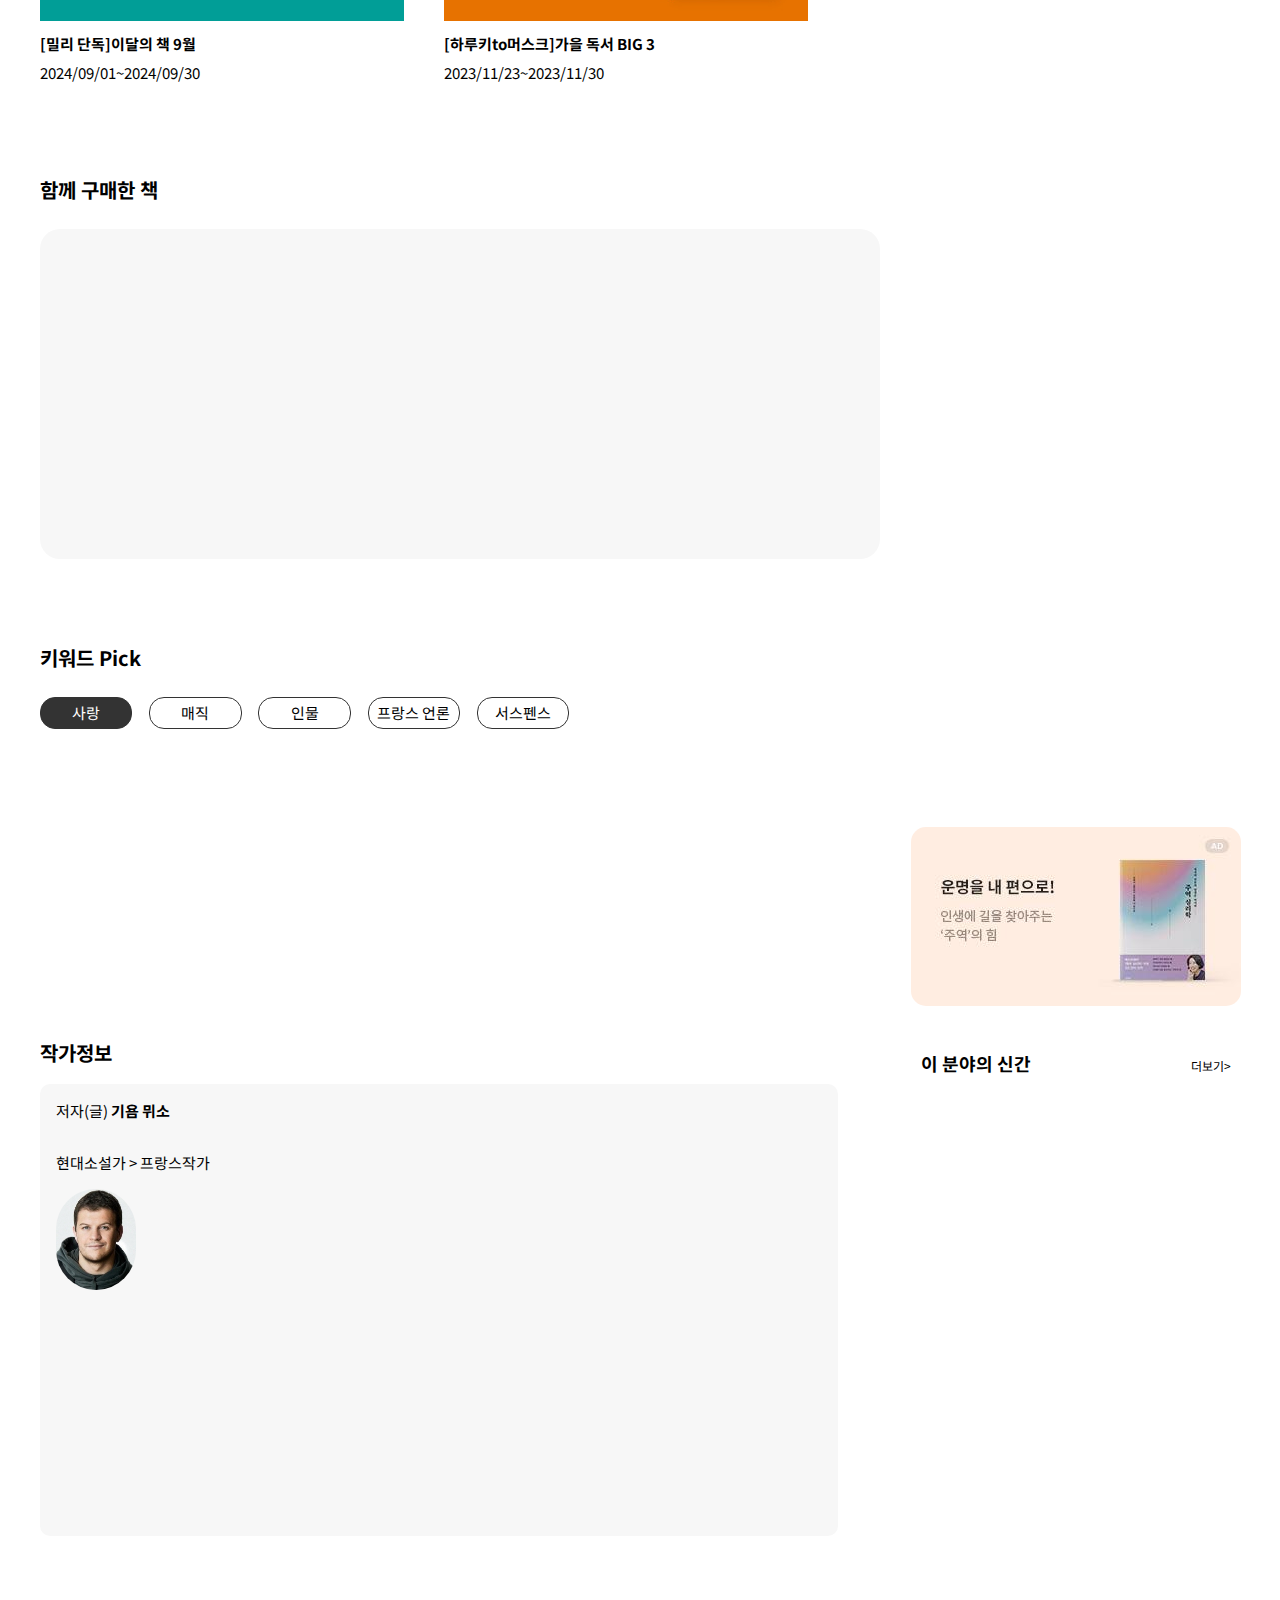
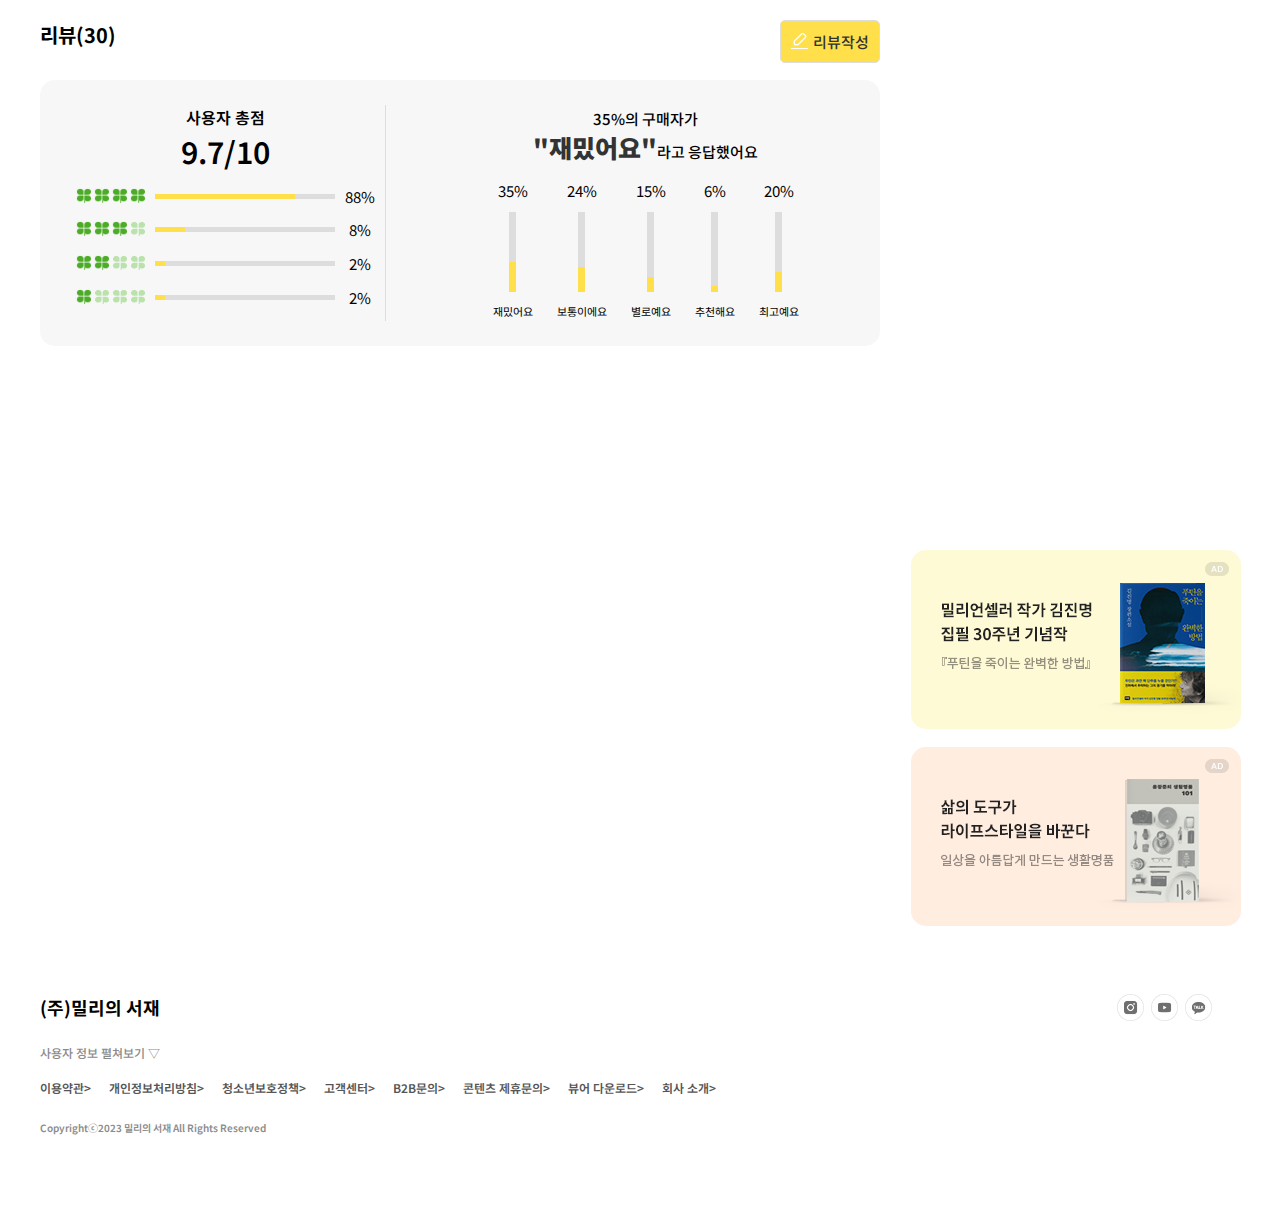
==== commit 16ca77d1: "2023.09.22" ====
--- a/sub.html
+++ b/sub.html
@@ -16,7 +16,7 @@
         </div>
         <div class="menu_search">
             <select id="search_bar">
-                <option value="통합검색" checked;>통합검색</option>
+                <option value="통합검색">통합검색</option>
                 <option value="작가검색">작가검색</option>
                 <option value="제목검색">제목검색</option>
             </select>
@@ -24,17 +24,17 @@
             <button><img src="img/glass.png" alt="search"></button>
         </div>
         <div class="menu_text">
-            <a href="#" alt="1">베스트</a>
-            <a href="#" alt="2">신상</a>
-            <a href="#" alt="3">밀리ONLY</a>
-            <a href="#" alt="4">국내도서</a>
-            <a href="#" alt="5">해외도서</a>
-            <a href="#" alt="6">EBOOK</a>
-
-            <a href="#" alt="7" class="menu_btn">로그인</a>
+            <a href="index.html">베스트</a>
+            <a href="index.html">신상</a>
+            <a href="index.html">밀리ONLY</a>
+            <a href="index.html">국내도서</a>
+            <a href="index.html">해외도서</a>
+            <a href="index.html">EBOOK</a>
+
+            <a href="index.html" class="menu_btn">로그인</a>
         </div>
     </header>
-    <!-- ---------------------------------------------------------------------------------------------------------------------------- -->
+    
     <div id="purchase_box">
         <div class="leftbox">
             <p>총 상품 금액</p>
@@ -56,7 +56,7 @@
         </div>
     </div>
 
-    <!-- ------------------------------------------------------------------------------------------------------ -->
+    
     <div id="sub_top">
         <div class="title">
             <h2>종이 여자</h2>
@@ -79,8 +79,7 @@
                 </div>
                 <table>
                     <tr>
-                        <!-- <td> colspan="2" -->
-                        <td colspan="5">
+                        <td colspan="3">
                             <span>10%</span>
                             <span>15,300원</span>
                             <span>17,000원</span>
@@ -230,109 +229,110 @@
                 <!-- txt5 삽입 -->
             </div>
             <div class="review">
-               <h2>리뷰(30)
-                <div>
-                    <img src="img/reviewicon.png" alt="icon">
-                    <span>리뷰작성</span>
-                </div>
-            </h2>
-               <div class="rvbox">
-                <div class="rvbox_left">
-                    <p>사용자 총점</p>
-                    <p>9.7/10</p>
-                    <div class="barwrap">
-                        <div class="star">
-                            <img src="img/clover.png" alt="img">
-                            <img src="img/clover.png" alt="img">
-                            <img src="img/clover.png" alt="img">
-                            <img src="img/clover.png" alt="img">
-                            
-                        </div>
-                        <div class="bar_bg">
-                            <div class="bar_top"></div>
-                        </div>
-                        <span>88%</span>
-                    </div>
-                    <div class="barwrap">
-                        <div class="star">
-                            <img src="img/clover.png" alt="img">
-                            <img src="img/clover.png" alt="img">
-                            <img src="img/clover.png" alt="img">
-                            <img src="img/cloverx.png" alt="img">
-                        </div>
-                        <div class="bar_bg">
-                            <div class="bar_top bg3"></div>
-                        </div>
-                        <span>8%</span>
-                    </div>
-                    <div class="barwrap">
-                        <div class="star">
-                            <img src="img/clover.png" alt="img">
-                            <img src="img/clover.png" alt="img">
-                            <img src="img/cloverx.png" alt="img">
-                            <img src="img/cloverx.png" alt="img">
-                            
-                        </div>
-                        <div class="bar_bg">
-                            <div class="bar_top bg2"></div>
-                        </div>
-                        <span>2%</span>
-                    </div>
-                    <div class="barwrap">
-                        <div class="star">
-                            <img src="img/clover.png" alt="img">
-                            <img src="img/cloverx.png" alt="img">
-                            <img src="img/cloverx.png" alt="img">
-                            <img src="img/cloverx.png" alt="img">
-                        </div>
-                        <div class="bar_bg">
-                            <div class="bar_top bg2"></div>
-                        </div>
-                        <span>2%</span>
-                    </div>
-                </div>
-                <div class="rvbox_right">
-                    <h6>35%의 구매자가 <br><span>"재밌어요"</span>라고 응답했어요</h6>
-                    <div class="rvwrap">
-                        <div class="bar_right">
-                            <span>35%</span>
-                            <div class="bar_b">
-                                <div class="bar_t"></div>
-                            </div>
-                            <p>재밌어요</p>
-                        </div>
-                        <div class="bar_right">
-                            <span>24%</span>
-                            <div class="bar_b">
-                                <div class="bar_t bar1"></div>
-                            </div>
-                            <p>보통이에요</p>
-                        </div>
-                        <div class="bar_right">
-                            <span>15%</span>
-                            <div class="bar_b">
-                                <div class="bar_t bar2"></div>
-                            </div>
-                            <p>별로예요</p>
-                        </div>
-                        <div class="bar_right">
-                            <span>6%</span>
-                            <div class="bar_b">
-                                <div class="bar_t bar3"></div>
-                            </div>
-                            <p>추천해요</p>
-                        </div>
-                        <div class="bar_right">
-                            <span>20%</span>
-                            <div class="bar_b">
-                                <div class="bar_t bar4"></div>
-                            </div>
-                            <p>최고예요</p>
-                        </div>
-
-                    </div>
-                </div>
-               </div>
+                <div class="rehead">
+                    <div>리뷰(30)</div>
+                    <div>
+                        <img src="img/reviewicon.png" alt="icon">
+                        <span>리뷰작성</span>
+                    </div>
+                </div>
+                <div class="rvbox">
+                    <div class="rvbox_left">
+                        <p>사용자 총점</p>
+                        <p>9.7/10</p>
+                        <div class="barwrap">
+                            <div class="star">
+                                <img src="img/clover.png" alt="img">
+                                <img src="img/clover.png" alt="img">
+                                <img src="img/clover.png" alt="img">
+                                <img src="img/clover.png" alt="img">
+
+                            </div>
+                            <div class="bar_bg">
+                                <div class="bar_top"></div>
+                            </div>
+                            <span>88%</span>
+                        </div>
+                        <div class="barwrap">
+                            <div class="star">
+                                <img src="img/clover.png" alt="img">
+                                <img src="img/clover.png" alt="img">
+                                <img src="img/clover.png" alt="img">
+                                <img src="img/cloverx.png" alt="img">
+                            </div>
+                            <div class="bar_bg">
+                                <div class="bar_top bg3"></div>
+                            </div>
+                            <span>8%</span>
+                        </div>
+                        <div class="barwrap">
+                            <div class="star">
+                                <img src="img/clover.png" alt="img">
+                                <img src="img/clover.png" alt="img">
+                                <img src="img/cloverx.png" alt="img">
+                                <img src="img/cloverx.png" alt="img">
+
+                            </div>
+                            <div class="bar_bg">
+                                <div class="bar_top bg2"></div>
+                            </div>
+                            <span>2%</span>
+                        </div>
+                        <div class="barwrap">
+                            <div class="star">
+                                <img src="img/clover.png" alt="img">
+                                <img src="img/cloverx.png" alt="img">
+                                <img src="img/cloverx.png" alt="img">
+                                <img src="img/cloverx.png" alt="img">
+                            </div>
+                            <div class="bar_bg">
+                                <div class="bar_top bg2"></div>
+                            </div>
+                            <span>2%</span>
+                        </div>
+                    </div>
+                    <div class="rvbox_right">
+                        <h6>35%의 구매자가 <br><span>"재밌어요"</span>라고 응답했어요</h6>
+                        <div class="rvwrap">
+                            <div class="bar_right">
+                                <span>35%</span>
+                                <div class="bar_b">
+                                    <div class="bar_t"></div>
+                                </div>
+                                <p>재밌어요</p>
+                            </div>
+                            <div class="bar_right">
+                                <span>24%</span>
+                                <div class="bar_b">
+                                    <div class="bar_t bar1"></div>
+                                </div>
+                                <p>보통이에요</p>
+                            </div>
+                            <div class="bar_right">
+                                <span>15%</span>
+                                <div class="bar_b">
+                                    <div class="bar_t bar2"></div>
+                                </div>
+                                <p>별로예요</p>
+                            </div>
+                            <div class="bar_right">
+                                <span>6%</span>
+                                <div class="bar_b">
+                                    <div class="bar_t bar3"></div>
+                                </div>
+                                <p>추천해요</p>
+                            </div>
+                            <div class="bar_right">
+                                <span>20%</span>
+                                <div class="bar_b">
+                                    <div class="bar_t bar4"></div>
+                                </div>
+                                <p>최고예요</p>
+                            </div>
+
+                        </div>
+                    </div>
+                </div>
 
             </div>
             <div class="return">
@@ -367,8 +367,6 @@
         </div>
     </div>
 
-
-    <!-- ---------------------------------------------------------------------------------------------------------------------------- -->
     <footer>
         <div class="f_right">
             <img src="img/finsta.png" alt="#">
@@ -396,8 +394,6 @@
     <script src="js/subajaxlist.js"></script>
     <script src="js/pagescroll.js"></script>
 
-
-
 </body>
 
 </html>--- a/css/sub.css
+++ b/css/sub.css
@@ -85,7 +85,10 @@
   width: 30%;
   margin: 0.3%;
 }
-header .menu_text .menu_btn {
+header .menu_text a:hover {
+  font-weight: bold;
+}
+header .menu_text a:hover .menu_btn {
   border-radius: 20px;
   background-color: #333;
   color: #fff;
@@ -114,7 +117,6 @@
   margin: 0 auto;
   text-align: center;
   width: 1200px;
-  width: 75%;
   height: 245px;
   text-align: left;
 }
@@ -505,7 +507,7 @@
   padding: 3.5% 0;
 }
 #sub_wrap .sub_left .list p:hover {
-  color: #ffe04b;
+  font-weight: bold;
 }
 #sub_wrap .sub_left .event {
   display: flex;
@@ -562,14 +564,16 @@
   margin: 1% 0;
 }
 #sub_wrap .sub_left .pick #pick_list li {
-  margin: 1%;
-  border: 1px solid #f7f7f7;
-  padding: 1%;
-  border-radius: 20px;
-  background: #f7f7f7;
+  margin: 2% 2% 2% 0;
+  padding: 0.5%;
+  border: 0.5px solid #333;
+  border-radius: 15px;
+  width: 11%;
+  cursor: pointer;
+  text-align: center;
 }
 #sub_wrap .sub_left .pick #pick_list li:nth-of-type(1) {
-  background: #666;
+  background: #333;
   color: #fff;
 }
 #sub_wrap .sub_left .pick .pick {
@@ -793,15 +797,18 @@
   width: 20px;
   transform: rotate(180deg);
 }
-#sub_wrap .sub_left .review h2 {
+#sub_wrap .sub_left .review .rehead {
+  display: flex;
+  flex-direction: row;
+  justify-content: space-between;
+  margin: 2% 0 0;
+}
+#sub_wrap .sub_left .review .rehead div:nth-of-type(1) {
   font-size: 20px;
-  margin: 2% 0;
-  display: flex;
-  flex-direction: row;
-  justify-content: space-between;
-}
-#sub_wrap .sub_left .review h2 div {
-  border: 1px solid #ddd;
+  font-weight: bold;
+}
+#sub_wrap .sub_left .review .rehead div:nth-of-type(2) {
+  border: 0.5px solid #ddd;
   background: #ffe04b;
   font-weight: 400;
   padding: 1%;
@@ -812,10 +819,10 @@
   justify-content: space-around;
   width: 100px;
 }
-#sub_wrap .sub_left .review h2 div img {
+#sub_wrap .sub_left .review .rehead div:nth-of-type(2) img {
   width: 18px;
 }
-#sub_wrap .sub_left .review h2 div span {
+#sub_wrap .sub_left .review .rehead div:nth-of-type(2) span {
   font-weight: 500;
   align-self: center;
   color: #333;
@@ -827,7 +834,7 @@
   display: flex;
   flex-flow: row nowrap;
   justify-content: space-around;
-  margin: 5% 0;
+  margin: 2% 0;
 }
 #sub_wrap .sub_left .review .rvbox .rvbox_left {
   margin: 3%;
@@ -891,7 +898,7 @@
 }
 #sub_wrap .sub_left .review .rvbox .rvbox_right h6 span {
   font-size: 25px;
-  color: #4dac27;
+  color: #333;
   font-weight: 900;
 }
 #sub_wrap .sub_left .review .rvbox .rvbox_right .rvwrap {
@@ -952,10 +959,15 @@
   margin-left: 0.5%;
   cursor: pointer;
 }
-#sub_wrap .sub_left .return h3 div:nth-of-type(2) {
+#sub_wrap .sub_left .return h3 .reviewflex {
   background: #ffe04b;
-}
-#sub_wrap .sub_left .return h3 div:nth-of-type(2) img {
+  display: flex;
+  flex-flow: row nowrap;
+  justify-content: space-between;
+  align-items: center;
+  width: 90px;
+}
+#sub_wrap .sub_left .return h3 .reviewflex img {
   width: 18px;
 }
 #sub_wrap .sub_left .return ul {
@@ -977,8 +989,8 @@
 #sub_wrap .sub_right .side_best {
   display: flex;
   flex-flow: column wrap;
-  justify-content: flex-start;
-  align-items: space-around;
+  justify-content: space-around;
+  align-items: flex-start;
 }
 #sub_wrap .sub_right .side_best h1 {
   font-size: 18px;
@@ -1044,8 +1056,8 @@
 #sub_wrap .sub_right .side_new {
   display: flex;
   flex-flow: column wrap;
-  justify-content: flex-start;
-  align-items: space-around;
+  justify-content: space-around;
+  align-items: flex-start;
 }
 #sub_wrap .sub_right .side_new h1 {
   font-size: 18px;
